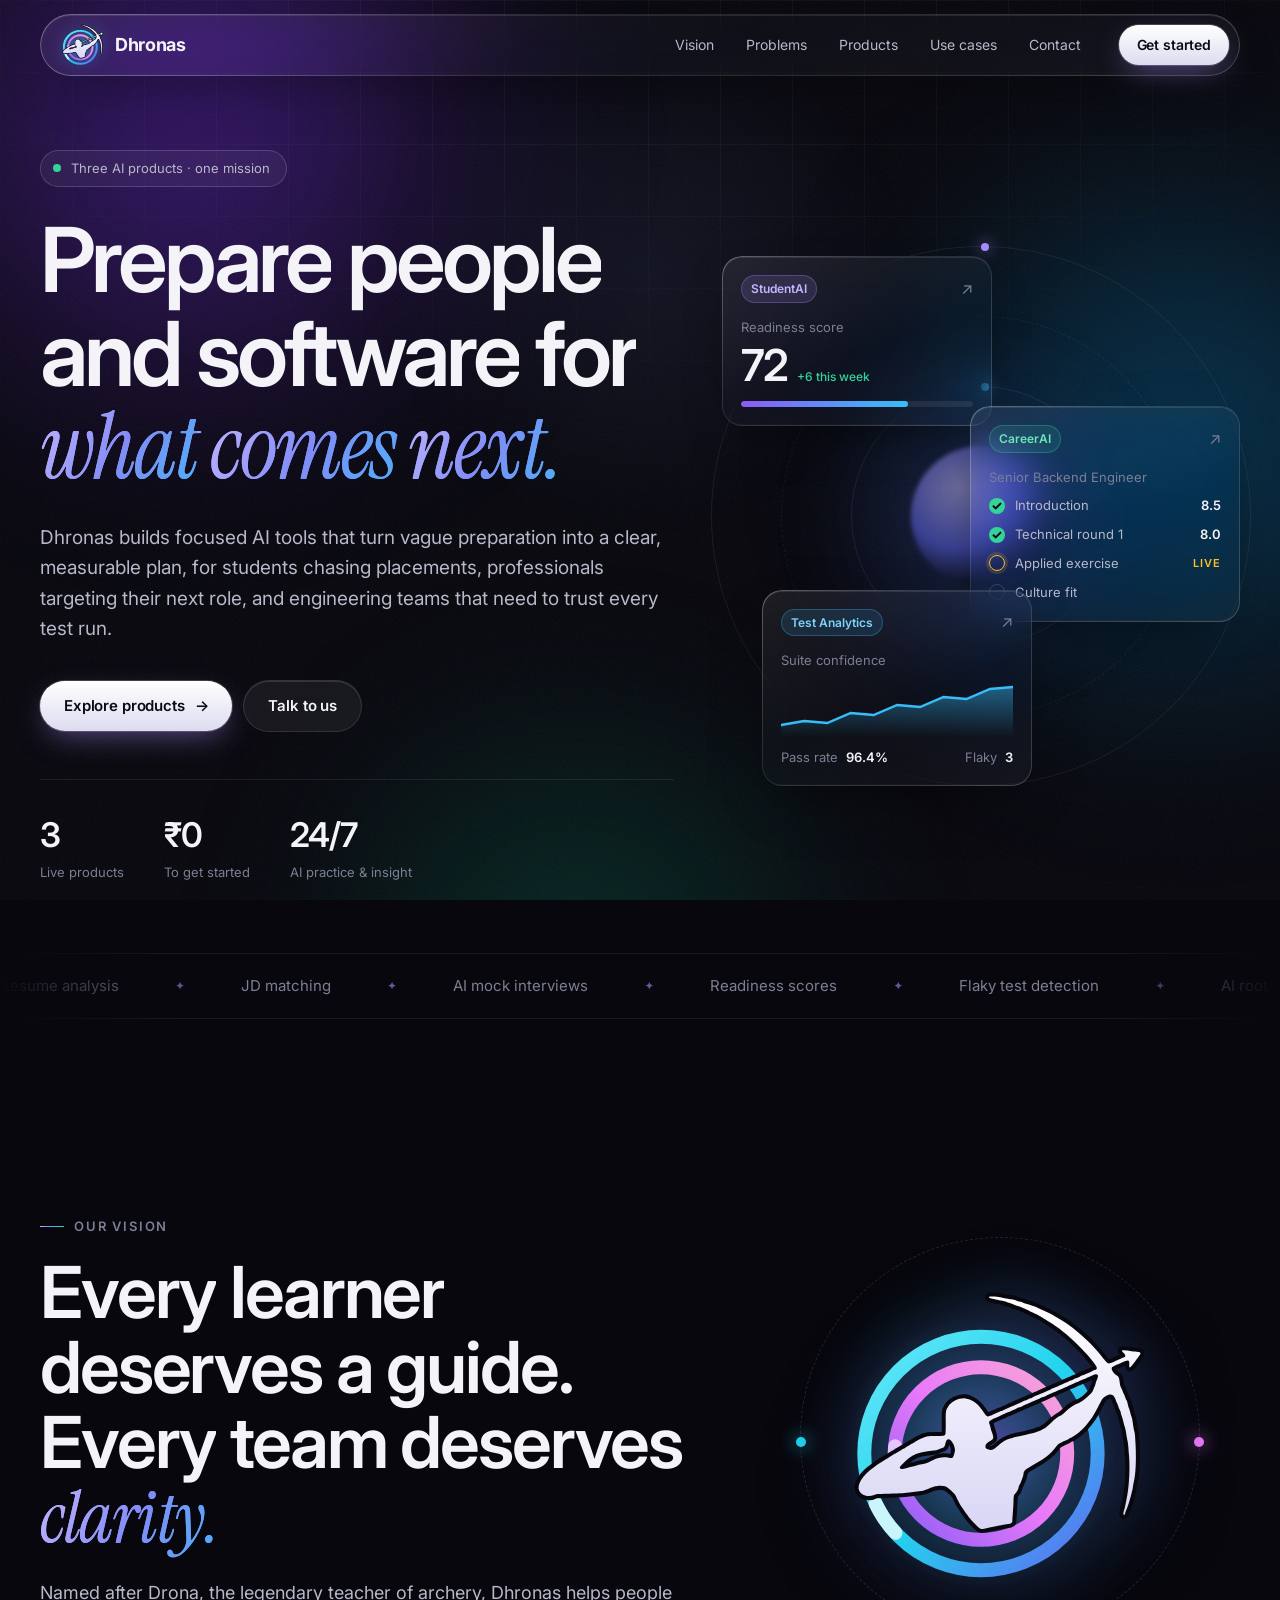
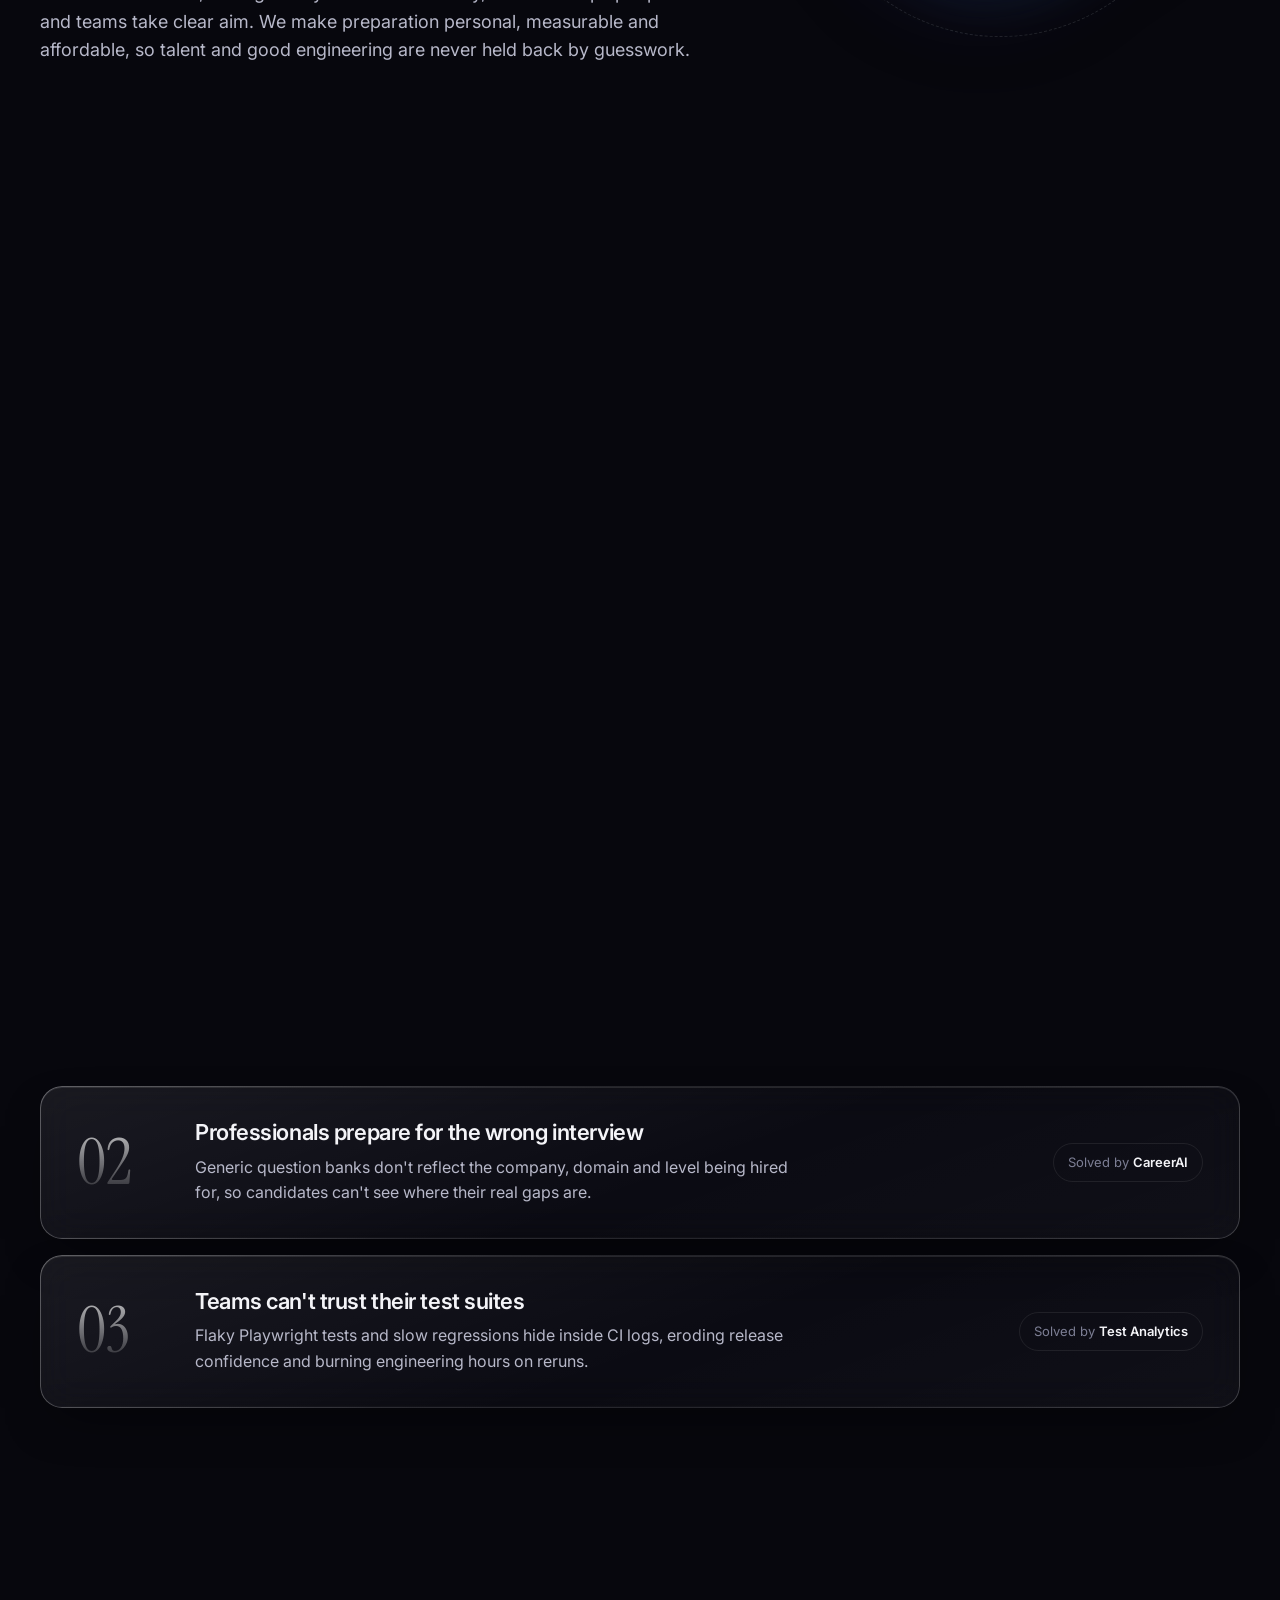
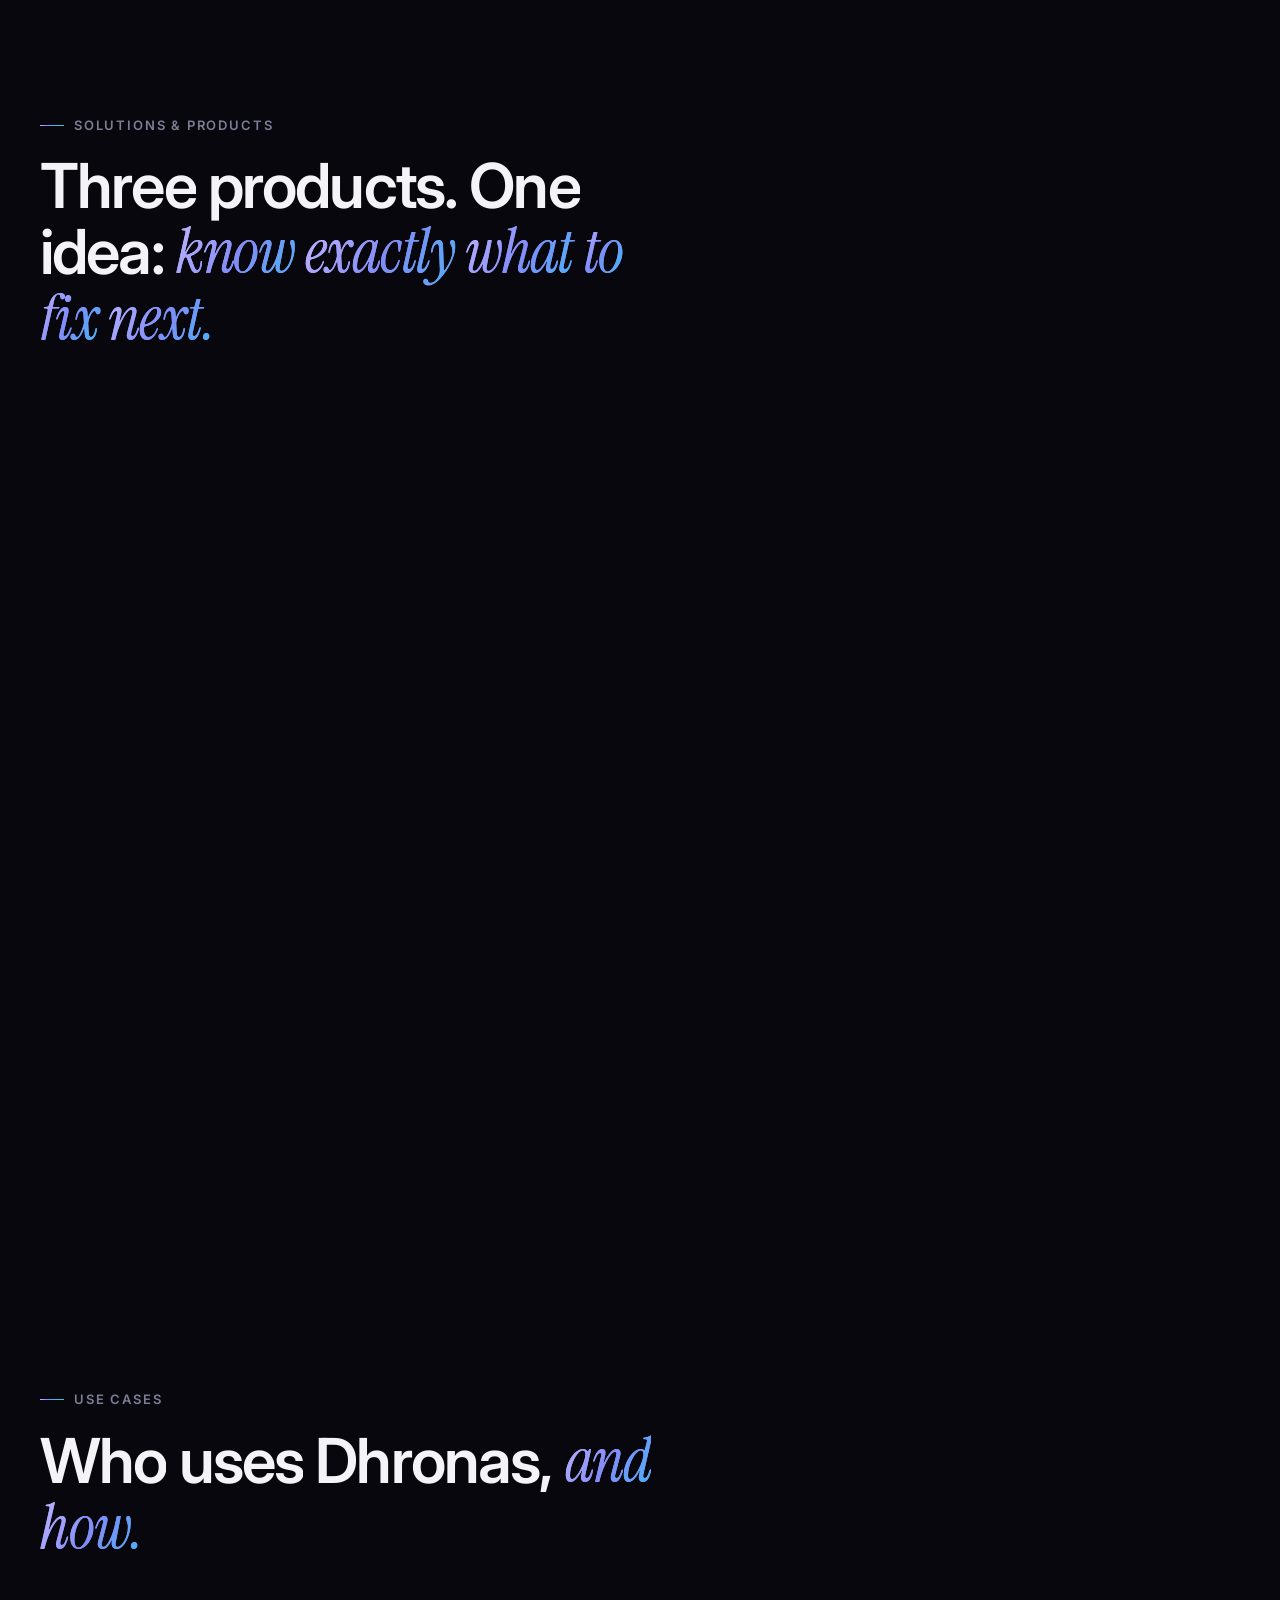
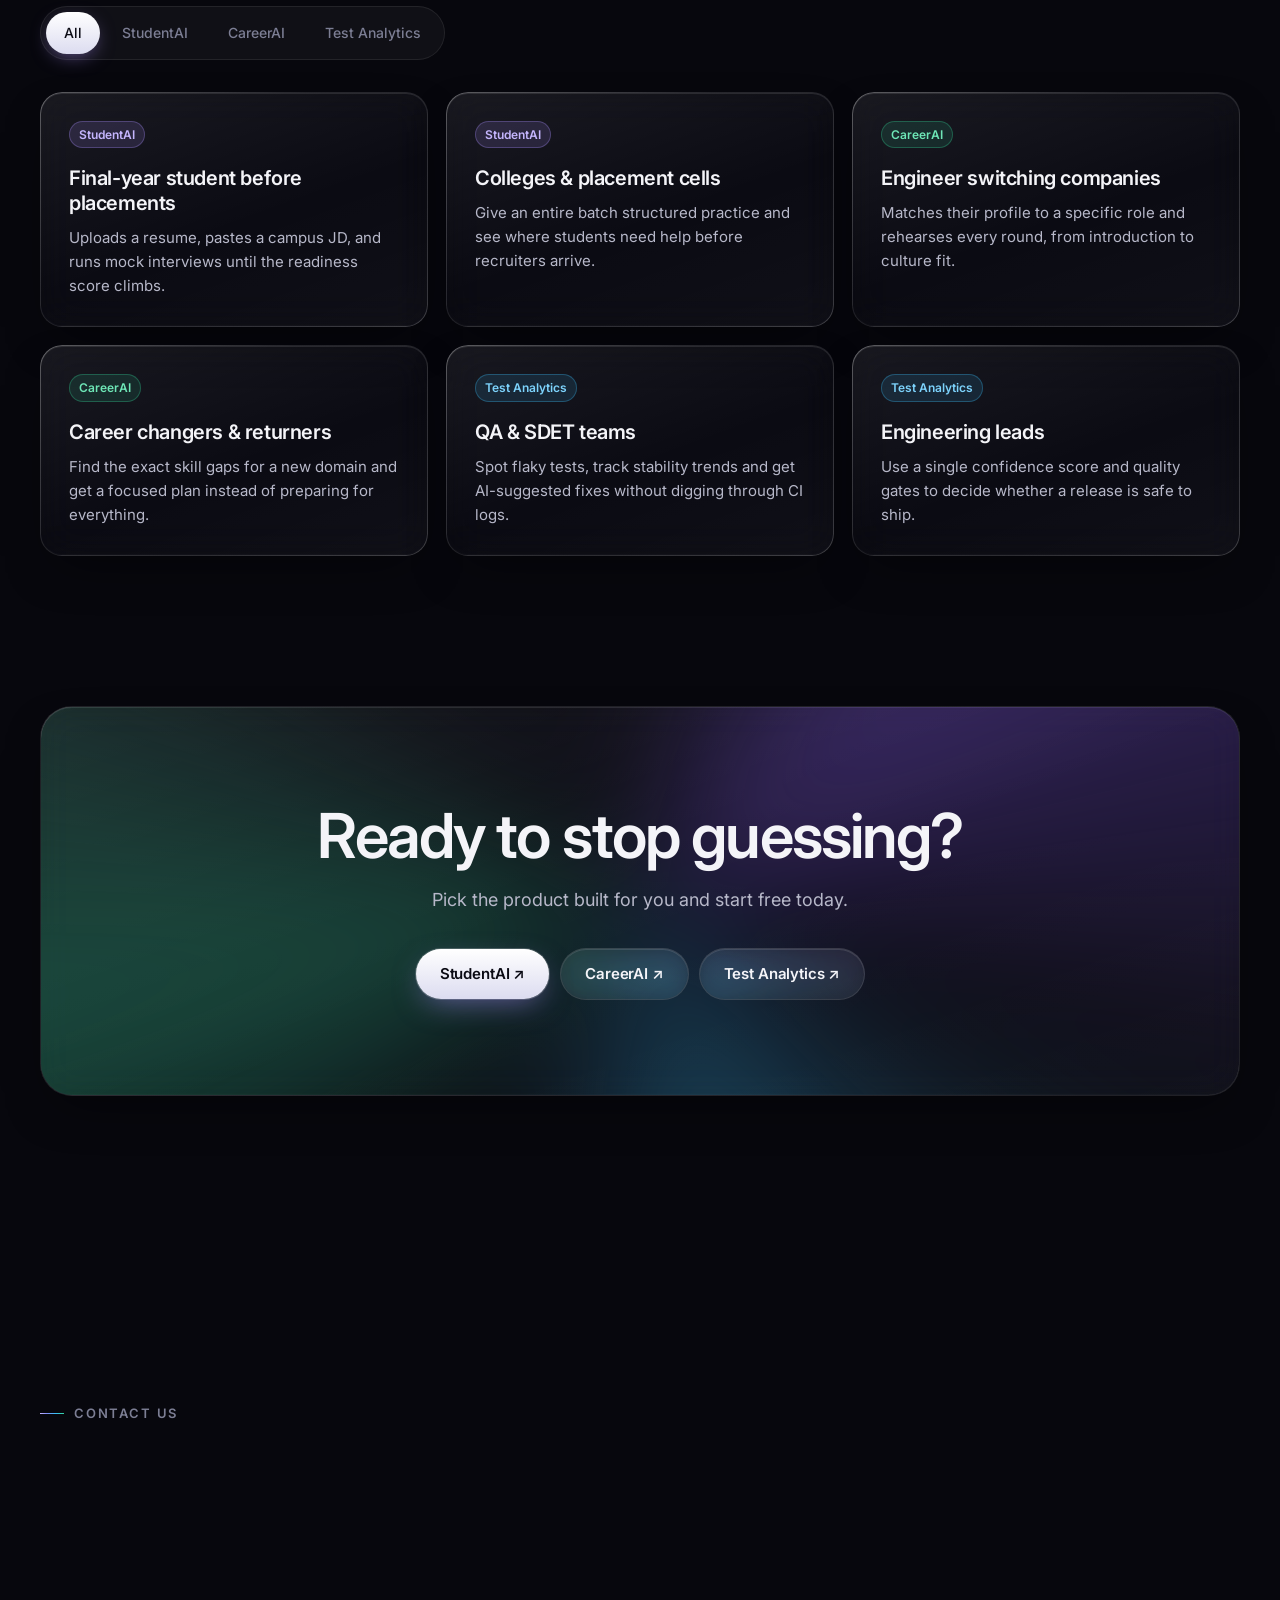
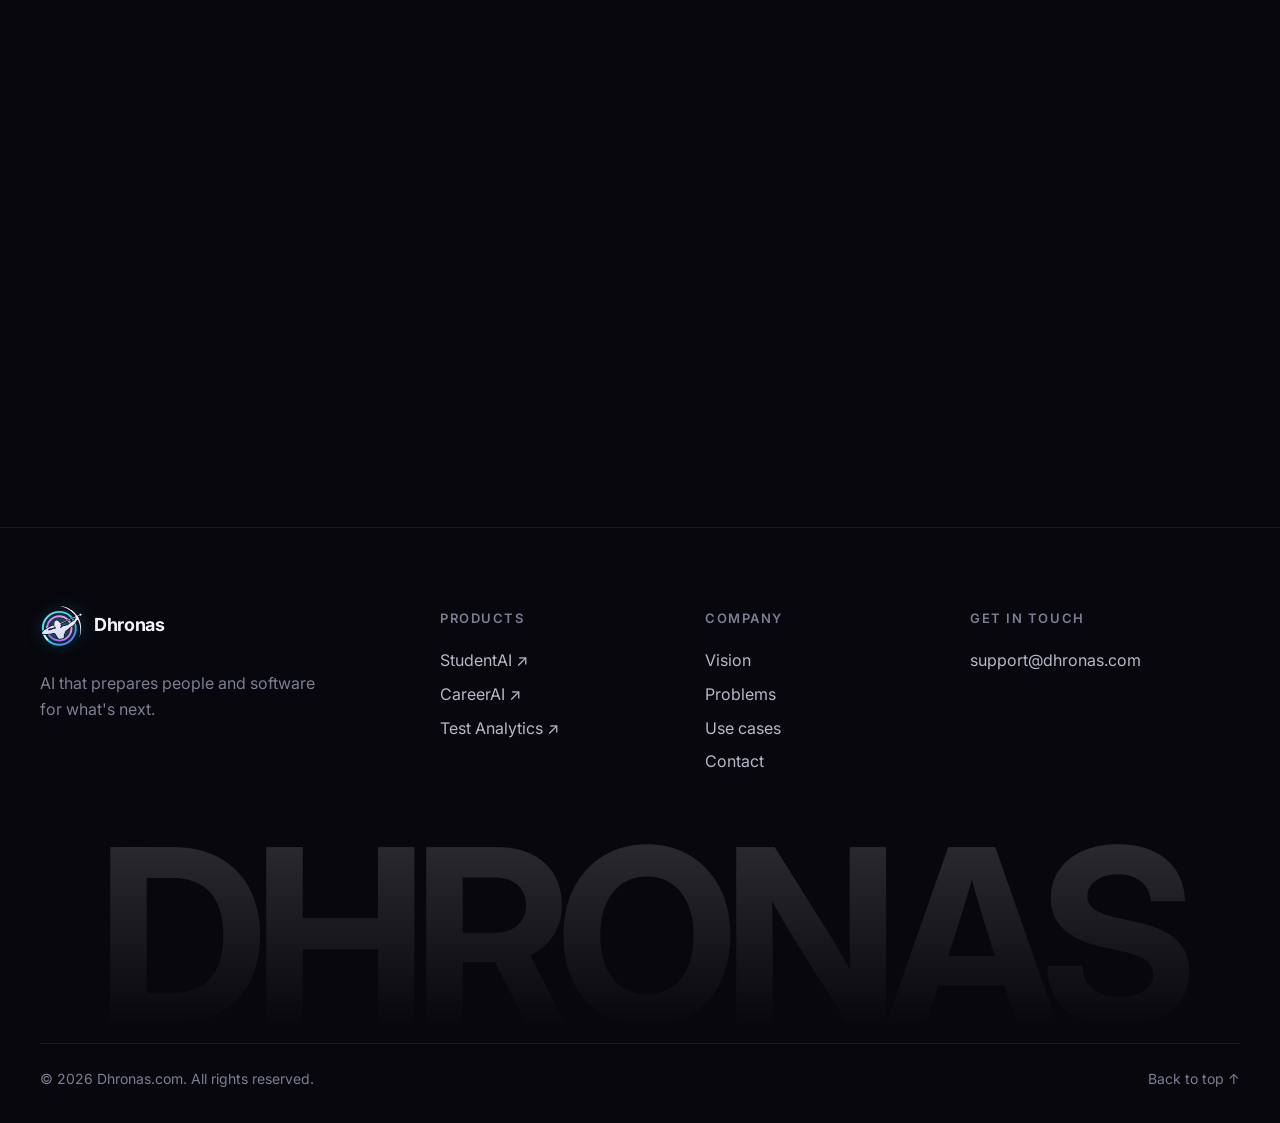
==== index.html @ 1d573c84 "Add dhronas.com organization website Static one-page site with vision, problem statements, products " ====
<!DOCTYPE html>
<html lang="en">
<head>
  <meta charset="UTF-8" />
  <meta name="viewport" content="width=device-width, initial-scale=1" />
  <meta name="color-scheme" content="dark" />
  <meta name="theme-color" content="#07070d" />
  <title>Dhronas — AI that prepares people and software for what's next</title>
  <meta name="description" content="Dhronas builds focused AI products: StudentAI for campus placements, CareerAI for working professionals, and Test Analytics for reliable Playwright test suites." />
  <meta property="og:title" content="Dhronas" />
  <meta property="og:description" content="AI that prepares people and software for what's next." />
  <meta property="og:url" content="https://dhronas.com/" />
  <meta property="og:type" content="website" />
  <link rel="canonical" href="https://dhronas.com/" />
  <link rel="icon" href="favicon.svg" type="image/svg+xml" />
  <link rel="preconnect" href="https://fonts.googleapis.com" />
  <link rel="preconnect" href="https://fonts.gstatic.com" crossorigin />
  <link href="https://fonts.googleapis.com/css2?family=Instrument+Serif:ital@0;1&family=Inter:wght@400;500;600;700&display=swap" rel="stylesheet" />
  <link rel="stylesheet" href="styles.css" />
</head>
<body>
  <!-- Logo: archer + target rings (symbol reused across the page) -->
  <svg class="svg-defs" aria-hidden="true" focusable="false">
    <defs>
      <linearGradient id="dh-cyan" x1="0" y1="0" x2="1" y2="1"><stop offset="0" stop-color="#67e8f9"/><stop offset=".5" stop-color="#22d3ee"/><stop offset="1" stop-color="#6366f1"/></linearGradient>
      <linearGradient id="dh-mag" x1="1" y1="0" x2="0" y2="1"><stop offset="0" stop-color="#f9a8d4"/><stop offset=".5" stop-color="#e879f9"/><stop offset="1" stop-color="#8b5cf6"/></linearGradient>
      <linearGradient id="dh-archer" x1="0" y1="0" x2="0" y2="1"><stop offset="0" stop-color="#ffffff"/><stop offset="1" stop-color="#d9d6f5"/></linearGradient>
      <radialGradient id="dh-glow"><stop offset="0" stop-color="#8b5cf6" stop-opacity=".55"/><stop offset=".6" stop-color="#22d3ee" stop-opacity=".12"/><stop offset="1" stop-color="#22d3ee" stop-opacity="0"/></radialGradient>
      <path id="dh-archer-path" d="M47.55 90.71C46.14 89.27 45.31 88.31 44.77 87.48C44.35 86.84 43.68 85.87 43.28 85.33C41.82 83.32 41.08 82.02 40.06 79.65C39.82 79.08 38.48 77.73 37.13 76.69C35.93 75.77 34.88 75.59 32.41 75.87C31.41 75.98 30.74 76.22 28.25 77.32C27.49 77.66 26.99 77.77 25.62 77.93C24.70 78.04 23.32 78.21 22.56 78.31C19.80 78.69 18.72 78.76 13.75 78.85C8.69 78.95 8.69 78.95 7.84 79.36C5.84 80.34 2.85 79.55 2.05 77.82C0.89 75.34 3.20 71.57 7.83 68.38C8.85 67.68 9.83 67.00 10.00 66.87C10.40 66.57 12.06 65.53 12.60 65.24C12.83 65.12 13.31 64.82 13.67 64.59C14.91 63.77 15.96 63.12 16.05 63.12C16.11 63.12 16.41 62.94 16.73 62.71C17.05 62.49 17.52 62.21 17.78 62.09C18.03 61.98 18.48 61.71 18.76 61.50C19.05 61.30 19.35 61.13 19.42 61.12C19.50 61.12 19.84 60.94 20.19 60.71C20.83 60.27 21.55 59.84 22.69 59.19C23.05 58.98 23.62 58.65 23.96 58.45C24.29 58.25 24.87 57.91 25.25 57.69C26.06 57.21 27.95 56.44 28.75 56.26C29.06 56.19 30.62 56.13 32.22 56.13C35.49 56.12 35.75 56.07 35.99 55.33C36.08 55.06 36.13 53.51 36.11 50.74C36.09 46.01 36.10 45.98 37.04 44.53C38.32 42.54 41.31 41.11 43.81 41.28C44.49 41.33 44.93 41.46 45.76 41.85C47.95 42.88 49.33 44.12 50.81 46.39C51.87 48.01 52.20 48.37 52.63 48.37C53.04 48.37 54.27 47.96 54.79 47.64C55.01 47.51 55.41 47.33 55.69 47.25C55.96 47.16 56.55 46.90 56.99 46.67C57.43 46.44 57.89 46.25 58.01 46.25C58.13 46.25 58.65 46.02 59.17 45.75C59.69 45.48 60.20 45.25 60.30 45.25C60.40 45.25 60.85 45.06 61.30 44.82C61.75 44.59 62.33 44.33 62.59 44.25C62.85 44.16 63.34 43.94 63.69 43.75C64.03 43.56 64.54 43.33 64.81 43.25C65.09 43.16 65.68 42.91 66.12 42.69C66.57 42.47 67.15 42.22 67.41 42.13C67.67 42.05 68.12 41.85 68.41 41.69C68.70 41.53 69.19 41.33 69.50 41.25C69.81 41.17 70.26 40.97 70.50 40.81C70.74 40.64 71.25 40.40 71.63 40.27C72.00 40.14 72.65 39.87 73.06 39.66C73.48 39.45 74.04 39.21 74.31 39.13C74.59 39.04 75.09 38.81 75.44 38.62C75.78 38.44 76.29 38.21 76.56 38.12C76.84 38.04 77.26 37.86 77.50 37.74C77.91 37.52 78.69 37.18 80.56 36.42C80.97 36.25 81.76 35.89 82.31 35.63C82.86 35.36 83.45 35.11 83.62 35.06C83.80 35.01 84.11 34.86 84.33 34.73C84.55 34.60 85.05 34.38 85.44 34.25C85.83 34.12 86.34 33.89 86.56 33.75C86.79 33.61 87.30 33.38 87.70 33.25C88.09 33.11 88.65 32.87 88.93 32.70C89.21 32.54 89.75 32.31 90.12 32.19C90.50 32.07 91.04 31.83 91.32 31.67C91.60 31.51 92.16 31.26 92.55 31.13C92.95 30.99 93.45 30.77 93.67 30.64C93.89 30.50 94.39 30.27 94.79 30.12C96.23 29.59 96.11 29.20 93.48 25.92C90.46 22.16 86.03 17.82 82.01 14.68C81.58 14.34 80.99 13.88 80.70 13.66C80.08 13.18 78.51 12.11 77.31 11.37C75.93 10.52 74.73 9.75 74.19 9.38C73.91 9.19 73.41 8.91 73.07 8.76C72.73 8.61 72.36 8.41 72.25 8.31C72.14 8.21 71.73 8.02 71.35 7.89C70.97 7.76 70.44 7.52 70.17 7.35C69.91 7.18 69.49 6.97 69.25 6.88C69.01 6.79 68.53 6.56 68.19 6.37C67.84 6.17 67.23 5.89 66.82 5.74C66.41 5.59 65.91 5.36 65.70 5.24C65.49 5.12 64.95 4.93 64.50 4.83C64.05 4.73 63.32 4.48 62.88 4.27C62.43 4.07 61.87 3.86 61.62 3.81C61.38 3.76 60.71 3.54 60.12 3.31C59.54 3.09 58.84 2.87 58.56 2.82C58.29 2.78 57.33 2.58 56.44 2.37C55.54 2.17 54.50 1.95 54.12 1.87C53.27 1.71 53.06 1.59 53.17 1.31C53.31 0.94 56.27 1.13 58.88 1.67C60.01 1.90 61.42 2.16 62.00 2.24C62.58 2.33 63.40 2.53 63.81 2.69C64.22 2.86 64.87 3.05 65.25 3.13C65.63 3.20 66.36 3.43 66.88 3.63C67.39 3.83 68.29 4.12 68.88 4.29C70.27 4.69 71.89 5.35 74.45 6.58C75.07 6.88 75.63 7.13 75.68 7.13C75.85 7.12 78.17 8.29 78.69 8.63C78.96 8.82 79.46 9.13 79.79 9.33C82.71 11.07 83.50 11.56 84.22 12.08C89.69 16.06 94.23 20.37 97.63 24.81C99.08 26.71 99.88 27.50 100.35 27.50C100.76 27.50 102.23 26.98 102.81 26.63C103.02 26.51 103.41 26.33 103.69 26.25C103.96 26.16 104.55 25.90 104.99 25.67C105.43 25.44 105.87 25.25 105.96 25.25C106.06 25.25 106.30 25.16 106.51 25.06C106.81 24.90 106.88 24.79 106.88 24.42C106.87 24.05 106.77 23.88 106.16 23.29C105.50 22.65 105.46 22.59 105.67 22.44C105.92 22.25 106.40 22.27 108.75 22.57C109.54 22.67 110.71 22.80 111.35 22.87C112.61 23.00 112.88 23.12 112.88 23.57C112.88 23.87 110.27 27.49 109.24 28.62C108.77 29.14 108.72 29.17 108.57 28.96C108.46 28.81 108.42 28.49 108.47 27.94C108.60 26.27 108.25 26.02 106.69 26.63C106.14 26.85 105.38 27.19 105.00 27.38C104.62 27.58 104.14 27.78 103.94 27.82C103.50 27.93 101.83 28.82 101.66 29.04C101.12 29.73 102.23 31.59 103.60 32.30C104.22 32.62 104.50 33.22 104.63 34.52C104.78 35.96 104.92 36.46 105.43 37.49C105.66 37.94 105.89 38.45 105.94 38.62C105.99 38.80 106.19 39.25 106.37 39.62C106.56 40.00 106.82 40.62 106.94 41.00C107.06 41.38 107.27 41.85 107.39 42.06C107.52 42.27 107.71 42.86 107.82 43.37C107.93 43.89 108.18 44.73 108.37 45.25C108.57 45.77 108.79 46.52 108.87 46.93C108.96 47.33 109.16 48.02 109.32 48.46C109.49 48.89 109.68 49.66 109.75 50.16C110.08 52.53 110.17 53.02 110.45 54.19C110.72 55.27 110.79 56.04 110.97 59.98C111.25 66.24 110.98 71.36 110.20 74.49C110.10 74.87 109.96 75.69 109.88 76.31C109.65 78.10 107.98 83.95 107.34 85.20C107.16 85.56 106.95 86.10 106.87 86.42C106.71 87.02 106.47 87.33 106.26 87.19C106.04 87.06 106.11 86.29 106.42 85.40C106.72 84.53 106.94 83.49 107.69 79.38C108.44 75.33 108.73 69.10 108.40 64.31C108.11 60.09 108.01 59.09 107.68 57.56C107.50 56.74 107.28 55.42 107.17 54.62C107.06 53.80 106.85 52.86 106.68 52.42C106.51 52.00 106.28 51.22 106.18 50.69C106.08 50.16 105.80 49.15 105.56 48.44C105.32 47.74 105.12 47.05 105.13 46.92C105.13 46.78 104.93 46.28 104.70 45.80C104.47 45.33 104.21 44.69 104.12 44.38C104.04 44.07 103.82 43.51 103.62 43.13C103.43 42.75 103.20 42.18 103.12 41.88C102.93 41.13 102.30 40.16 101.86 39.93C101.11 39.54 100.33 39.70 98.97 40.52C98.05 41.07 97.96 41.20 96.96 43.13C95.66 45.67 94.44 47.87 93.88 48.69C91.95 51.49 89.73 53.93 87.93 55.22C86.84 56.01 85.47 56.87 85.31 56.88C85.24 56.88 84.90 57.05 84.56 57.27C84.22 57.48 83.68 57.75 83.38 57.85C83.07 57.96 82.61 58.17 82.36 58.32C82.11 58.48 81.70 58.70 81.44 58.80C80.68 59.12 80.01 59.74 79.12 60.93C77.53 63.08 75.14 64.94 70.88 67.37C67.35 69.38 66.95 69.75 66.75 71.14C66.62 72.02 65.83 74.22 65.31 75.16C65.12 75.49 64.89 76.08 64.79 76.47C64.55 77.40 64.21 78.03 63.63 78.67C62.93 79.44 62.91 79.50 62.82 82.06C62.77 83.37 62.65 85.37 62.56 86.50C62.46 87.63 62.38 88.86 62.38 89.21C62.37 90.48 62.19 90.61 60.06 90.93C59.38 91.03 58.14 91.25 57.31 91.42C56.49 91.59 55.39 91.79 54.88 91.88C54.36 91.96 53.25 92.19 52.41 92.39C49.71 93.03 49.90 93.09 47.55 90.71ZM20.82 68.69C21.64 68.44 22.68 68.18 23.12 68.11C23.57 68.03 24.42 67.81 25.00 67.62C25.58 67.43 26.57 67.21 27.19 67.13C28.36 66.98 29.41 66.58 31.19 65.61C33.08 64.59 35.16 64.27 37.31 64.68C38.37 64.89 38.75 64.81 39.05 64.35C39.34 63.90 39.75 62.26 39.75 61.55C39.75 59.88 38.24 57.38 37.22 57.38C36.58 57.38 36.27 57.79 35.98 59.02C35.66 60.38 35.52 60.57 34.67 60.82C34.29 60.93 33.63 61.19 33.21 61.38C32.69 61.62 32.07 61.78 31.31 61.86C29.09 62.12 27.33 62.38 26.70 62.56C26.35 62.65 25.73 62.80 25.31 62.88C24.90 62.96 24.38 63.14 24.15 63.28C23.92 63.42 23.47 63.66 23.14 63.82C21.82 64.45 18.00 67.96 18.00 68.54C18.00 69.26 18.73 69.30 20.82 68.69ZM55.12 61.22C55.37 61.07 55.98 60.59 56.50 60.13C58.47 58.40 59.94 57.50 61.49 57.12C62.01 56.99 62.77 56.77 63.17 56.63C63.58 56.49 64.45 56.29 65.11 56.19C65.77 56.08 66.90 55.83 67.62 55.63C68.35 55.44 69.32 55.21 69.79 55.13C70.26 55.05 71.05 54.83 71.55 54.63C72.04 54.44 72.70 54.21 73.00 54.13C73.31 54.05 73.76 53.85 74.01 53.69C74.25 53.53 74.74 53.26 75.09 53.08C75.47 52.89 76.41 52.10 77.47 51.08C79.25 49.37 80.25 48.61 81.25 48.16C81.59 48.02 82.37 47.39 83.19 46.61C85.08 44.81 87.05 43.52 88.60 43.06C90.17 42.59 93.94 39.23 94.25 38.02C94.32 37.72 94.52 37.21 94.67 36.89C94.83 36.57 95.05 35.94 95.17 35.49C95.28 35.03 95.54 34.30 95.75 33.86C96.15 33.00 96.23 32.31 95.95 31.94C95.68 31.57 94.99 31.66 93.84 32.23C93.27 32.50 92.67 32.77 92.50 32.82C92.33 32.87 91.85 33.09 91.44 33.32C91.03 33.55 90.48 33.77 90.22 33.82C89.97 33.86 89.51 34.06 89.22 34.25C88.92 34.43 88.37 34.69 87.99 34.81C87.62 34.93 87.08 35.17 86.80 35.33C86.52 35.49 85.96 35.74 85.56 35.88C85.16 36.01 84.65 36.23 84.44 36.36C84.22 36.49 83.82 36.66 83.55 36.75C83.28 36.83 82.76 37.07 82.39 37.28C82.01 37.48 81.42 37.74 81.07 37.84C80.72 37.94 80.21 38.16 79.93 38.33C79.65 38.49 79.11 38.73 78.74 38.86C77.99 39.13 76.37 39.85 75.50 40.30C75.19 40.46 74.71 40.66 74.44 40.75C74.16 40.84 73.57 41.09 73.12 41.31C72.68 41.54 72.17 41.76 72.00 41.81C71.62 41.92 69.76 42.73 68.56 43.31C68.08 43.54 67.55 43.77 67.38 43.82C67.20 43.86 66.78 44.05 66.44 44.24C66.09 44.43 65.50 44.69 65.12 44.81C64.75 44.93 64.27 45.13 64.06 45.26C63.86 45.38 63.38 45.60 63.00 45.74C62.62 45.89 62.06 46.14 61.75 46.30C61.44 46.46 61.05 46.64 60.88 46.68C60.57 46.77 59.46 47.25 57.44 48.19C56.89 48.44 56.16 48.75 55.81 48.88C54.76 49.25 53.45 50.04 53.28 50.40C53.15 50.68 53.15 50.82 53.32 51.27C53.44 51.57 53.64 52.26 53.78 52.81C53.91 53.36 54.16 54.18 54.32 54.62C55.11 56.76 55.02 57.33 53.80 57.94C52.46 58.61 51.75 59.35 51.75 60.10C51.75 60.69 51.93 60.96 52.54 61.27C53.54 61.78 54.19 61.77 55.12 61.22Z"/>
      <symbol id="dh-logo" viewBox="-4 -4 123 121">
        <circle cx="50" cy="63" r="54" fill="url(#dh-glow)"/>
        <circle cx="50" cy="63" r="46" fill="none" stroke="url(#dh-cyan)" stroke-width="5.5"/>
        <circle cx="50" cy="63" r="34" fill="none" stroke="url(#dh-mag)" stroke-width="5.5"/>
        <circle cx="50" cy="63" r="46" fill="none" stroke="#fff" stroke-width="5.5" stroke-linecap="round" stroke-dasharray="14 275" opacity=".75">
          <animateTransform attributeName="transform" type="rotate" from="0 50 63" to="360 50 63" dur="7s" repeatCount="indefinite"/>
        </circle>
        <circle cx="50" cy="63" r="34" fill="none" stroke="#fff" stroke-width="5.5" stroke-linecap="round" stroke-dasharray="10 204" opacity=".6">
          <animateTransform attributeName="transform" type="rotate" from="360 50 63" to="0 50 63" dur="5s" repeatCount="indefinite"/>
        </circle>
        <use href="#dh-archer-path" fill="none" stroke="#07070d" stroke-width="3.2" stroke-linejoin="round"/>
        <use href="#dh-archer-path" fill="url(#dh-archer)"/>
      </symbol>
    </defs>
  </svg>
  <a class="skip" href="#main">Skip to content</a>

  <!-- Ambient background -->
  <div class="bg" aria-hidden="true">
    <div class="aurora a1"></div>
    <div class="aurora a2"></div>
    <div class="aurora a3"></div>
    <div class="grid-lines"></div>
    <div class="noise"></div>
  </div>
  <div class="spotlight" aria-hidden="true"></div>
  <div class="progress" aria-hidden="true"></div>

  <header class="nav" id="nav">
    <div class="nav-inner glass">
      <a class="brand" href="#top" aria-label="Dhronas home">
        <span class="logo" aria-hidden="true"><svg><use href="#dh-logo"/></svg></span>
        <span>Dhronas</span>
      </a>
      <nav id="nav-links" class="nav-links">
        <a href="#vision">Vision</a>
        <a href="#problems">Problems</a>
        <a href="#products">Products</a>
        <a href="#use-cases">Use cases</a>
        <a href="#contact">Contact</a>
      </nav>
      <a class="btn btn-sm magnetic nav-cta" href="#products"><span>Get started</span></a>
      <button class="nav-toggle" aria-expanded="false" aria-controls="nav-links" aria-label="Open menu">
        <span></span><span></span>
      </button>
    </div>
  </header>

  <main id="main">
    <!-- HERO -->
    <section class="hero" id="top">
      <div class="wrap hero-grid">
        <div class="hero-copy">
          <p class="pill reveal"><span class="dot"></span> Three AI products · one mission</p>
          <h1 class="split" data-split>
            Prepare people and software for <em>what comes next.</em>
          </h1>
          <p class="lead reveal" style="--d: .5s">
            Dhronas builds focused AI tools that turn vague preparation into a clear, measurable plan,
            for students chasing placements, professionals targeting their next role, and engineering
            teams that need to trust every test run.
          </p>
          <div class="hero-actions reveal" style="--d: .65s">
            <a class="btn magnetic" href="#products"><span>Explore products</span><i aria-hidden="true">→</i></a>
            <a class="btn btn-glass magnetic" href="#contact"><span>Talk to us</span></a>
          </div>
          <dl class="stats reveal" style="--d: .8s">
            <div><dt><span data-count="3">0</span></dt><dd>Live products</dd></div>
            <div><dt>₹<span data-count="0">0</span></dt><dd>To get started</dd></div>
            <div><dt><span data-count="24">0</span>/7</dt><dd>AI practice & insight</dd></div>
          </dl>
        </div>

        <!-- Floating product stack -->
        <div class="hero-visual" data-parallax-root>
          <div class="orbit" aria-hidden="true">
            <div class="ring r1"></div><div class="ring r2"></div><div class="ring r3"></div>
            <div class="core"></div>
          </div>

          <a class="float-card glass fc1 tilt" data-depth="30" href="https://studentai-frontend-production.up.railway.app/" target="_blank" rel="noopener noreferrer">
            <div class="fc-top"><span class="chip violet">StudentAI</span><span class="ext">↗</span></div>
            <p class="fc-label">Readiness score</p>
            <div class="fc-score"><span data-count="72">0</span><small>+6 this week</small></div>
            <div class="bar"><i style="--w: 72%"></i></div>
          </a>

          <a class="float-card glass fc2 tilt" data-depth="55" href="https://careerai-frontendbackend-production.up.railway.app/" target="_blank" rel="noopener noreferrer">
            <div class="fc-top"><span class="chip emerald">CareerAI</span><span class="ext">↗</span></div>
            <p class="fc-label">Senior Backend Engineer</p>
            <ul class="steps">
              <li class="done">Introduction <b>8.5</b></li>
              <li class="done">Technical round 1 <b>8.0</b></li>
              <li class="live">Applied exercise <b>live</b></li>
              <li>Culture fit</li>
            </ul>
          </a>

          <a class="float-card glass fc3 tilt" data-depth="40" href="https://www.test-analytics.in/" target="_blank" rel="noopener noreferrer">
            <div class="fc-top"><span class="chip cyan">Test Analytics</span><span class="ext">↗</span></div>
            <p class="fc-label">Suite confidence</p>
            <svg class="spark" viewBox="0 0 200 60" preserveAspectRatio="none" aria-hidden="true">
              <defs><linearGradient id="sg" x1="0" x2="0" y1="0" y2="1"><stop offset="0" stop-color="#38bdf8" stop-opacity=".45"/><stop offset="1" stop-color="#38bdf8" stop-opacity="0"/></linearGradient></defs>
              <path class="spark-fill" d="M0 48 L20 44 L40 46 L60 36 L80 38 L100 28 L120 30 L140 20 L160 22 L180 12 L200 10 L200 60 L0 60Z" fill="url(#sg)"/>
              <path class="spark-line" d="M0 48 L20 44 L40 46 L60 36 L80 38 L100 28 L120 30 L140 20 L160 22 L180 12 L200 10" fill="none" stroke="#38bdf8" stroke-width="2.5" stroke-linecap="round" stroke-linejoin="round"/>
            </svg>
            <div class="fc-row"><span>Pass rate <b>96.4%</b></span><span>Flaky <b>3</b></span></div>
          </a>
        </div>
      </div>

      <div class="marquee" aria-hidden="true">
        <div class="marquee-track">
          <span>Resume analysis</span><span>JD matching</span><span>AI mock interviews</span><span>Readiness scores</span><span>Flaky test detection</span><span>AI root-cause analysis</span><span>Performance alerts</span><span>Progress dashboards</span>
          <span>Resume analysis</span><span>JD matching</span><span>AI mock interviews</span><span>Readiness scores</span><span>Flaky test detection</span><span>AI root-cause analysis</span><span>Performance alerts</span><span>Progress dashboards</span>
        </div>
      </div>
    </section>

    <!-- VISION -->
    <section class="section" id="vision">
      <div class="wrap">
        <div class="vision-head">
          <div>
            <p class="eyebrow reveal">Our vision</p>
            <h2 class="vision-quote split" data-split>
              Every learner deserves a guide. Every team deserves <em>clarity.</em>
            </h2>
            <p class="section-lead reveal">
              Named after Drona, the legendary teacher of archery, Dhronas helps people and teams
              take clear aim. We make preparation personal, measurable and affordable, so talent
              and good engineering are never held back by guesswork.
            </p>
          </div>
          <div class="emblem reveal" style="--d: .2s" aria-hidden="true">
            <div class="emblem-halo"></div>
            <div class="emblem-ring"></div>
            <svg class="emblem-logo"><use href="#dh-logo"/></svg>
          </div>
        </div>
        <div class="pillars">
          <article class="pillar glass reveal tilt" style="--d: .05s">
            <div class="icon violet"><svg viewBox="0 0 24 24"><circle cx="12" cy="8" r="4"/><path d="M4 21c0-4.4 3.6-8 8-8s8 3.6 8 8"/></svg></div>
            <h3>Personal</h3>
            <p>Feedback shaped around your resume, your target role, or your own test suite. Never generic advice.</p>
          </article>
          <article class="pillar glass reveal tilt" style="--d: .15s">
            <div class="icon emerald"><svg viewBox="0 0 24 24"><path d="M4 19V5M4 19h16M8 15l4-4 3 3 5-6"/></svg></div>
            <h3>Measurable</h3>
            <p>Scores, gaps and trends you can track week over week, so progress is something you can see.</p>
          </article>
          <article class="pillar glass reveal tilt" style="--d: .25s">
            <div class="icon cyan"><svg viewBox="0 0 24 24"><path d="M12 3l8 4v5c0 5-3.5 8-8 9-4.5-1-8-4-8-9V7z"/><path d="M9 12l2 2 4-4"/></svg></div>
            <h3>Accessible</h3>
            <p>Generous free tiers and pricing designed for students and small teams, starting at ₹0.</p>
          </article>
        </div>
      </div>
    </section>

    <!-- PROBLEMS -->
    <section class="section" id="problems">
      <div class="wrap">
        <p class="eyebrow reveal">Problems we solve</p>
        <h2 class="split" data-split>Preparation is usually <em>guesswork.</em></h2>
        <div class="problems">
          <article class="problem glass reveal" style="--d: .05s">
            <span class="num">01</span>
            <div>
              <h3>Students walk into placements unprepared</h3>
              <p>Resumes get filtered by ATS before a human ever reads them, and mock interviews are rare, costly, or unrelated to the actual job description.</p>
            </div>
            <span class="solved">Solved by <b>StudentAI</b></span>
          </article>
          <article class="problem glass reveal" style="--d: .15s">
            <span class="num">02</span>
            <div>
              <h3>Professionals prepare for the wrong interview</h3>
              <p>Generic question banks don't reflect the company, domain and level being hired for, so candidates can't see where their real gaps are.</p>
            </div>
            <span class="solved">Solved by <b>CareerAI</b></span>
          </article>
          <article class="problem glass reveal" style="--d: .25s">
            <span class="num">03</span>
            <div>
              <h3>Teams can't trust their test suites</h3>
              <p>Flaky Playwright tests and slow regressions hide inside CI logs, eroding release confidence and burning engineering hours on reruns.</p>
            </div>
            <span class="solved">Solved by <b>Test Analytics</b></span>
          </article>
        </div>
      </div>
    </section>

    <!-- PRODUCTS -->
    <section class="section" id="products">
      <div class="wrap">
        <p class="eyebrow reveal">Solutions & products</p>
        <h2 class="split" data-split>Three products. One idea: <em>know exactly what to fix next.</em></h2>
        <p class="section-lead reveal">Every product opens in a new tab. Start free, upgrade when it helps.</p>

        <div class="products">
          <a class="product glass tilt reveal" style="--d: .05s; --accent: #a78bfa; --accent2: #6366f1" href="https://studentai-frontend-production.up.railway.app/" target="_blank" rel="noopener noreferrer">
            <div class="glare" aria-hidden="true"></div>
            <div class="product-top">
              <span class="p-logo">S</span>
              <span class="p-open">Open ↗</span>
            </div>
            <span class="p-for">For students</span>
            <h3>StudentAI</h3>
            <p class="tagline">Practice the interview before the interview.</p>
            <ul class="features">
              <li>Resume analyzer: ATS, skills & project feedback</li>
              <li>JD matcher with missing skills and a prep plan</li>
              <li>AI interviewer with contextual follow-ups</li>
              <li>Readiness dashboard to track progress</li>
            </ul>
            <div class="p-foot"><span>Free plan</span><span>from <b>₹99</b>/mo</span></div>
          </a>

          <a class="product glass tilt reveal featured" style="--d: .15s; --accent: #34d399; --accent2: #10b981" href="https://careerai-frontendbackend-production.up.railway.app/" target="_blank" rel="noopener noreferrer">
            <div class="glare" aria-hidden="true"></div>
            <div class="product-top">
              <span class="p-logo">C</span>
              <span class="p-open">Open ↗</span>
            </div>
            <span class="p-for">For working professionals</span>
            <h3>CareerAI</h3>
            <p class="tagline">Prepare for the exact role, not a generic interview.</p>
            <ul class="features">
              <li>Resume scan with ATS score & keyword analysis</li>
              <li>Job description matcher showing gaps to close</li>
              <li>Multi-round mock interviews, intro to culture fit</li>
              <li>Coding exercises, scored results, progress tracking</li>
            </ul>
            <div class="p-foot"><span>Free plan</span><span>from <b>₹199</b>/mo</span></div>
          </a>

          <a class="product glass tilt reveal" style="--d: .25s; --accent: #38bdf8; --accent2: #0ea5e9" href="https://www.test-analytics.in/" target="_blank" rel="noopener noreferrer">
            <div class="glare" aria-hidden="true"></div>
            <div class="product-top">
              <span class="p-logo">T</span>
              <span class="p-open">Open ↗</span>
            </div>
            <span class="p-for">For engineering teams</span>
            <h3>Test Analytics</h3>
            <p class="tagline">Ship reliable Playwright suites with analytics built for stability.</p>
            <ul class="features">
              <li>Pass rate, duration & flakiness across every run</li>
              <li>Automatic flaky test detection & performance alerts</li>
              <li>AI root-cause investigation for failing tests</li>
              <li>Drop-in Playwright reporter & Slack notifications</li>
            </ul>
            <div class="p-foot"><span>14-day free trial</span><span>no card needed</span></div>
          </a>
        </div>
      </div>
    </section>

    <!-- USE CASES -->
    <section class="section" id="use-cases">
      <div class="wrap">
        <p class="eyebrow reveal">Use cases</p>
        <h2 class="split" data-split>Who uses Dhronas, <em>and how.</em></h2>

        <div class="tabs reveal" role="tablist" aria-label="Filter use cases">
          <button role="tab" aria-selected="true" data-filter="all">All</button>
          <button role="tab" aria-selected="false" data-filter="student">StudentAI</button>
          <button role="tab" aria-selected="false" data-filter="career">CareerAI</button>
          <button role="tab" aria-selected="false" data-filter="test">Test Analytics</button>
          <span class="tab-pill" aria-hidden="true"></span>
        </div>

        <div class="cases">
          <article class="case glass reveal" data-cat="student">
            <span class="case-tag violet">StudentAI</span>
            <h3>Final-year student before placements</h3>
            <p>Uploads a resume, pastes a campus JD, and runs mock interviews until the readiness score climbs.</p>
          </article>
          <article class="case glass reveal" data-cat="student">
            <span class="case-tag violet">StudentAI</span>
            <h3>Colleges & placement cells</h3>
            <p>Give an entire batch structured practice and see where students need help before recruiters arrive.</p>
          </article>
          <article class="case glass reveal" data-cat="career">
            <span class="case-tag emerald">CareerAI</span>
            <h3>Engineer switching companies</h3>
            <p>Matches their profile to a specific role and rehearses every round, from introduction to culture fit.</p>
          </article>
          <article class="case glass reveal" data-cat="career">
            <span class="case-tag emerald">CareerAI</span>
            <h3>Career changers & returners</h3>
            <p>Find the exact skill gaps for a new domain and get a focused plan instead of preparing for everything.</p>
          </article>
          <article class="case glass reveal" data-cat="test">
            <span class="case-tag cyan">Test Analytics</span>
            <h3>QA & SDET teams</h3>
            <p>Spot flaky tests, track stability trends and get AI-suggested fixes without digging through CI logs.</p>
          </article>
          <article class="case glass reveal" data-cat="test">
            <span class="case-tag cyan">Test Analytics</span>
            <h3>Engineering leads</h3>
            <p>Use a single confidence score and quality gates to decide whether a release is safe to ship.</p>
          </article>
        </div>
      </div>
    </section>

    <!-- CTA band -->
    <section class="section cta-section">
      <div class="wrap">
        <div class="cta glass reveal">
          <div class="cta-glow" aria-hidden="true"></div>
          <h2>Ready to stop guessing?</h2>
          <p>Pick the product built for you and start free today.</p>
          <div class="cta-actions">
            <a class="btn magnetic" href="https://studentai-frontend-production.up.railway.app/" target="_blank" rel="noopener noreferrer"><span>StudentAI ↗</span></a>
            <a class="btn btn-glass magnetic" href="https://careerai-frontendbackend-production.up.railway.app/" target="_blank" rel="noopener noreferrer"><span>CareerAI ↗</span></a>
            <a class="btn btn-glass magnetic" href="https://www.test-analytics.in/" target="_blank" rel="noopener noreferrer"><span>Test Analytics ↗</span></a>
          </div>
        </div>
      </div>
    </section>

    <!-- CONTACT -->
    <section class="section" id="contact">
      <div class="wrap contact">
        <div class="contact-copy">
          <p class="eyebrow reveal">Contact us</p>
          <h2 class="split" data-split>Let's <em>talk.</em></h2>
          <p class="section-lead reveal">
            Questions about a product, a partnership, or bringing StudentAI to your college?
            Send us a note and we'll get back to you.
          </p>
          <a class="contact-card glass reveal" href="mailto:support@dhronas.com">
            <span class="icon violet"><svg viewBox="0 0 24 24"><rect x="3" y="5" width="18" height="14" rx="2"/><path d="M3 7l9 6 9-6"/></svg></span>
            <span><small>Email us</small>support@dhronas.com</span>
          </a>
        </div>

        <form class="form glass reveal" id="contact-form" novalidate style="--d: .15s">
          <div class="field">
            <input type="text" id="f-name" name="name" autocomplete="name" placeholder=" " required />
            <label for="f-name">Your name</label>
          </div>
          <div class="field">
            <input type="email" id="f-email" name="email" autocomplete="email" placeholder=" " required />
            <label for="f-email">Email address</label>
          </div>
          <div class="field">
            <select id="f-topic" name="topic">
              <option>General enquiry</option>
              <option>StudentAI</option>
              <option>StudentAI for colleges</option>
              <option>CareerAI</option>
              <option>Test Analytics</option>
              <option>Partnership</option>
            </select>
            <label for="f-topic" class="fixed">Interested in</label>
          </div>
          <div class="field">
            <textarea id="f-message" name="message" rows="5" placeholder=" " required></textarea>
            <label for="f-message">How can we help?</label>
          </div>
          <button class="btn btn-block magnetic" type="submit"><span>Send message</span><i aria-hidden="true">→</i></button>
          <p class="form-note" id="form-note" role="status">Opens your email app with the message ready to send.</p>
        </form>
      </div>
    </section>
  </main>

  <footer class="footer">
    <div class="wrap">
      <div class="footer-grid">
        <div class="footer-brand">
          <a class="brand" href="#top">
            <span class="logo" aria-hidden="true"><svg><use href="#dh-logo"/></svg></span>
            <span>Dhronas</span>
          </a>
          <p>AI that prepares people and software for what's next.</p>
        </div>
        <div>
          <h4>Products</h4>
          <a href="https://studentai-frontend-production.up.railway.app/" target="_blank" rel="noopener noreferrer">StudentAI ↗</a>
          <a href="https://careerai-frontendbackend-production.up.railway.app/" target="_blank" rel="noopener noreferrer">CareerAI ↗</a>
          <a href="https://www.test-analytics.in/" target="_blank" rel="noopener noreferrer">Test Analytics ↗</a>
        </div>
        <div>
          <h4>Company</h4>
          <a href="#vision">Vision</a>
          <a href="#problems">Problems</a>
          <a href="#use-cases">Use cases</a>
          <a href="#contact">Contact</a>
        </div>
        <div>
          <h4>Get in touch</h4>
          <a href="mailto:support@dhronas.com">support@dhronas.com</a>
        </div>
      </div>
      <div class="footer-word" aria-hidden="true">DHRONAS</div>
      <div class="footer-bottom">
        <span>© <span id="year">2026</span> Dhronas.com. All rights reserved.</span>
        <a href="#top" class="to-top">Back to top ↑</a>
      </div>
    </div>
  </footer>

  <script src="script.js"></script>
</body>
</html>
---- styles.css ----
/* ============ Tokens ============ */
:root {
  --bg: #07070d;
  --bg-2: #0c0c16;
  --ink: #f4f4f8;
  --ink-2: #b7b8c9;
  --ink-3: #7c7e94;
  --line: rgba(255, 255, 255, 0.08);
  --line-2: rgba(255, 255, 255, 0.16);
  --glass: rgba(255, 255, 255, 0.045);
  --glass-2: rgba(255, 255, 255, 0.08);
  --violet: #a78bfa;
  --indigo: #6366f1;
  --emerald: #34d399;
  --cyan: #38bdf8;
  --amber: #fbbf24;
  --grad: linear-gradient(120deg, #c4b5fd 0%, #818cf8 30%, #38bdf8 65%, #34d399 100%);
  --radius: 22px;
  --ease: cubic-bezier(0.22, 1, 0.36, 1);
  --serif: "Instrument Serif", Georgia, serif;
  --sans: "Inter", system-ui, -apple-system, "Segoe UI", sans-serif;
}

*, *::before, *::after { box-sizing: border-box; }
html { scroll-behavior: smooth; -webkit-text-size-adjust: 100%; }
body {
  margin: 0;
  background: var(--bg);
  color: var(--ink);
  font-family: var(--sans);
  font-size: 16px;
  line-height: 1.6;
  -webkit-font-smoothing: antialiased;
  overflow-x: hidden;
}
img, svg { display: block; max-width: 100%; }
a { color: inherit; text-decoration: none; }
button, input, select, textarea { font: inherit; color: inherit; }
::selection { background: rgba(129, 140, 248, 0.35); }

.skip { position: absolute; left: -999px; top: 8px; z-index: 100; background: #fff; color: #000; padding: 8px 14px; border-radius: 8px; }
.skip:focus { left: 16px; }
:focus-visible { outline: 2px solid var(--cyan); outline-offset: 3px; border-radius: 8px; }

.wrap { width: min(1200px, 100% - 32px); margin-inline: auto; }

/* ============ Ambient background ============ */
.bg { position: fixed; inset: 0; z-index: -2; overflow: hidden; pointer-events: none; }
.aurora { position: absolute; border-radius: 50%; filter: blur(90px); opacity: 0.55; will-change: transform; }
.a1 { width: 60vw; height: 60vw; left: -15vw; top: -20vw; background: radial-gradient(circle, #6d28d9 0%, transparent 65%); animation: drift1 22s var(--ease) infinite alternate; }
.a2 { width: 55vw; height: 55vw; right: -20vw; top: 10vh; background: radial-gradient(circle, #0369a1 0%, transparent 65%); animation: drift2 26s var(--ease) infinite alternate; }
.a3 { width: 50vw; height: 50vw; left: 20vw; bottom: -30vw; background: radial-gradient(circle, #047857 0%, transparent 65%); opacity: 0.4; animation: drift3 30s var(--ease) infinite alternate; }
@keyframes drift1 { to { transform: translate(12vw, 10vh) scale(1.15); } }
@keyframes drift2 { to { transform: translate(-10vw, 20vh) scale(0.9); } }
@keyframes drift3 { to { transform: translate(-8vw, -15vh) scale(1.2); } }
.grid-lines {
  position: absolute; inset: 0;
  background-image:
    linear-gradient(rgba(255,255,255,0.035) 1px, transparent 1px),
    linear-gradient(90deg, rgba(255,255,255,0.035) 1px, transparent 1px);
  background-size: 72px 72px;
  mask-image: radial-gradient(ellipse 80% 60% at 50% 0%, #000 30%, transparent 75%);
}
.noise {
  position: absolute; inset: -50%;
  opacity: 0.06;
  background-image: url("data:image/svg+xml,%3Csvg xmlns='http://www.w3.org/2000/svg' width='160' height='160'%3E%3Cfilter id='n'%3E%3CfeTurbulence type='fractalNoise' baseFrequency='.9' numOctaves='3' stitchTiles='stitch'/%3E%3C/filter%3E%3Crect width='100%25' height='100%25' filter='url(%23n)'/%3E%3C/svg%3E");
}
.spotlight {
  position: fixed; inset: 0; z-index: -1; pointer-events: none;
  background: radial-gradient(600px circle at var(--mx, 50%) var(--my, 30%), rgba(129, 140, 248, 0.09), transparent 45%);
  transition: opacity .4s;
}
.progress {
  position: fixed; top: 0; left: 0; height: 2px; width: 100%; z-index: 60;
  background: var(--grad);
  transform-origin: 0 50%; transform: scaleX(var(--p, 0));
}

/* ============ Glass ============ */
.glass {
  position: relative;
  background: linear-gradient(160deg, rgba(255,255,255,0.08) 0%, rgba(255,255,255,0.02) 55%, rgba(255,255,255,0.04) 100%);
  border: 1px solid var(--line);
  backdrop-filter: blur(18px) saturate(140%);
  -webkit-backdrop-filter: blur(18px) saturate(140%);
  box-shadow:
    inset 0 1px 0 rgba(255,255,255,0.10),
    inset 0 -1px 0 rgba(255,255,255,0.02),
    0 20px 50px -20px rgba(0,0,0,0.6);
}
/* gradient hairline border */
.glass::before {
  content: ""; position: absolute; inset: -1px; border-radius: inherit; padding: 1px; pointer-events: none;
  background: linear-gradient(140deg, rgba(255,255,255,0.28), rgba(255,255,255,0.02) 40%, rgba(255,255,255,0.02) 60%, rgba(255,255,255,0.14));
  -webkit-mask: linear-gradient(#000 0 0) content-box, linear-gradient(#000 0 0);
  -webkit-mask-composite: xor; mask-composite: exclude;
}

/* ============ Buttons ============ */
.btn {
  --bx: 0px; --by: 0px;
  position: relative; display: inline-flex; align-items: center; justify-content: center; gap: 10px;
  height: 50px; padding: 0 24px; border-radius: 999px; border: 0; cursor: pointer;
  font-weight: 600; font-size: 15px; letter-spacing: -0.01em;
  color: #0b0b14;
  background: linear-gradient(180deg, #ffffff 0%, #dcdcf0 100%);
  box-shadow: 0 1px 0 rgba(255,255,255,0.8) inset, 0 10px 30px -8px rgba(167,139,250,0.55), 0 0 0 1px rgba(255,255,255,0.2);
  transform: translate(var(--bx), var(--by));
  transition: transform .35s var(--ease), box-shadow .35s var(--ease), background .3s;
  overflow: hidden; isolation: isolate;
}
.btn::after { /* shine sweep */
  content: ""; position: absolute; inset: 0; z-index: -1;
  background: linear-gradient(110deg, transparent 30%, rgba(255,255,255,0.7) 50%, transparent 70%);
  transform: translateX(-120%); transition: transform .8s var(--ease);
}
.btn:hover::after { transform: translateX(120%); }
.btn:hover { box-shadow: 0 1px 0 rgba(255,255,255,0.8) inset, 0 16px 40px -8px rgba(129,140,248,0.75), 0 0 0 1px rgba(255,255,255,0.3); }
.btn i { font-style: normal; transition: transform .35s var(--ease); }
.btn:hover i { transform: translateX(4px); }
.btn-glass {
  color: var(--ink);
  background: rgba(255,255,255,0.06);
  box-shadow: inset 0 1px 0 rgba(255,255,255,0.12), 0 0 0 1px var(--line-2);
  backdrop-filter: blur(12px); -webkit-backdrop-filter: blur(12px);
}
.btn-glass::after { background: linear-gradient(110deg, transparent 30%, rgba(255,255,255,0.18) 50%, transparent 70%); }
.btn-glass:hover { background: rgba(255,255,255,0.1); box-shadow: inset 0 1px 0 rgba(255,255,255,0.18), 0 0 0 1px rgba(255,255,255,0.28); }
.btn-sm { height: 40px; padding: 0 18px; font-size: 14px; }
.btn-block { width: 100%; }

/* ============ Nav ============ */
.nav { position: fixed; top: 14px; left: 0; right: 0; z-index: 50; padding-inline: 16px; transition: top .4s var(--ease); }
.nav-inner {
  max-width: 1200px; margin-inline: auto;
  display: flex; align-items: center; gap: 24px;
  padding: 10px 10px 10px 20px; border-radius: 999px;
  transition: background .4s, box-shadow .4s, max-width .5s var(--ease);
}
.nav.scrolled { top: 8px; }
.nav.scrolled .nav-inner { max-width: 980px; background: rgba(12,12,22,0.65); }
.brand { display: inline-flex; align-items: center; gap: 10px; font-weight: 700; font-size: 18px; letter-spacing: -0.02em; }
.svg-defs { position: absolute; width: 0; height: 0; overflow: hidden; }
.logo { width: 44px; height: 44px; margin: -4px 0; flex: none; transition: transform .6s var(--ease), filter .4s; filter: drop-shadow(0 0 8px rgba(34,211,238,0.25)); }
.logo svg { width: 100%; height: 100%; overflow: visible; }
.brand:hover .logo { transform: rotate(-8deg) scale(1.08); filter: drop-shadow(0 0 14px rgba(232,121,249,0.45)); }

/* big emblem in vision */
.vision-head { display: grid; grid-template-columns: 1.4fr 1fr; gap: 48px; align-items: center; }
.emblem { position: relative; aspect-ratio: 1; width: 100%; max-width: 400px; justify-self: center; display: grid; place-items: center; }
.emblem-halo { position: absolute; inset: 8%; border-radius: 50%; background: radial-gradient(circle, rgba(139,92,246,0.35), rgba(34,211,238,0.12) 50%, transparent 70%); filter: blur(30px); animation: breathe 6s ease-in-out infinite; }
.emblem-ring { position: absolute; inset: 0; border-radius: 50%; border: 1px dashed rgba(255,255,255,0.12); animation: spin 50s linear infinite; }
.emblem-ring::before, .emblem-ring::after { content: ""; position: absolute; width: 10px; height: 10px; border-radius: 50%; top: 50%; left: -5px; background: #22d3ee; box-shadow: 0 0 18px #22d3ee; }
.emblem-ring::after { left: auto; right: -5px; background: #e879f9; box-shadow: 0 0 18px #e879f9; }
.emblem-logo { position: relative; width: 78%; height: 78%; overflow: visible; filter: drop-shadow(0 20px 40px rgba(0,0,0,0.6)) drop-shadow(0 0 30px rgba(99,102,241,0.3)); animation: bob 7s ease-in-out infinite; }
.nav-links { display: flex; gap: 4px; margin-left: auto; }
.nav-links a {
  position: relative; padding: 8px 14px; border-radius: 999px; font-size: 14px; color: var(--ink-2);
  transition: color .25s, background .25s;
}
.nav-links a:hover, .nav-links a.active { color: var(--ink); background: rgba(255,255,255,0.07); }
.nav-toggle { display: none; }

/* ============ Typography ============ */
h1, h2, h3 { margin: 0; letter-spacing: -0.03em; line-height: 1.05; font-weight: 600; }
h1 { font-size: clamp(44px, 7vw, 92px); letter-spacing: -0.045em; }
h2 { font-size: clamp(34px, 5vw, 62px); max-width: 16ch; }
h3 { font-size: 20px; letter-spacing: -0.02em; line-height: 1.25; }
h1 em, h2 em {
  font-family: var(--serif); font-style: italic; font-weight: 400; letter-spacing: -0.02em;
  background: var(--grad); background-size: 200% auto;
  -webkit-background-clip: text; background-clip: text; color: transparent;
  animation: shimmer 8s linear infinite;
  padding-right: .06em;
}
/* split words are transformed inline-blocks; clip the gradient on each so Safari paints them */
h1 em .w > span, h2 em .w > span {
  background: var(--grad); background-size: 200% auto;
  -webkit-background-clip: text; background-clip: text; color: transparent;
  animation: shimmer 8s linear infinite;
}
@keyframes shimmer { to { background-position: 200% center; } }
.eyebrow {
  display: inline-flex; align-items: center; gap: 10px; margin: 0 0 18px;
  font-size: 13px; font-weight: 600; letter-spacing: 0.14em; text-transform: uppercase; color: var(--ink-3);
}
.eyebrow::before { content: ""; width: 24px; height: 1px; background: var(--grad); }
.lead { font-size: clamp(17px, 1.6vw, 19px); color: var(--ink-2); max-width: 54ch; margin: 26px 0 0; }
.section-lead { font-size: 18px; color: var(--ink-2); max-width: 60ch; margin: 22px 0 0; }

/* split words */
.split .w { display: inline-block; overflow: hidden; vertical-align: top; padding-bottom: .08em; margin-bottom: -.08em; }
.split .w > span { display: inline-block; transform: translateY(105%); transition: transform 1s var(--ease); transition-delay: calc(var(--i) * 45ms); }
.split.in .w > span { transform: none; }

/* reveal */
/* uses `translate` so it composes with tilt `transform`; doubled class beats component transitions */
.reveal.reveal {
  opacity: 0; translate: 0 28px; filter: blur(6px);
  transition-property: opacity, translate, filter, transform, border-color, box-shadow, background;
  transition-duration: 1s, 1s, 1s, .6s, .4s, .5s, .4s;
  transition-timing-function: var(--ease);
  transition-delay: var(--d, 0s), var(--d, 0s), var(--d, 0s), 0s, 0s, 0s, 0s;
}
.reveal.reveal.in { opacity: 1; translate: none; filter: none; }
.tilt { transform: perspective(1000px) rotateX(var(--rx, 0deg)) rotateY(var(--ry, 0deg)); }

/* ============ Hero ============ */
.hero { position: relative; padding: 150px 0 40px; min-height: 100vh; display: flex; flex-direction: column; justify-content: center; }
.hero-grid { display: grid; grid-template-columns: 1.1fr 0.9fr; gap: 48px; align-items: center; }
.pill {
  display: inline-flex; align-items: center; gap: 10px; margin: 0 0 26px;
  padding: 7px 16px 7px 12px; border-radius: 999px; font-size: 13px; color: var(--ink-2);
  background: rgba(255,255,255,0.05); border: 1px solid var(--line-2);
}
.dot { width: 8px; height: 8px; border-radius: 50%; background: var(--emerald); box-shadow: 0 0 0 0 rgba(52,211,153,0.6); animation: ping 2s infinite; }
@keyframes ping { 70% { box-shadow: 0 0 0 10px rgba(52,211,153,0); } 100% { box-shadow: 0 0 0 0 rgba(52,211,153,0); } }
.hero-actions { display: flex; flex-wrap: wrap; gap: 12px; margin-top: 36px; }
.stats { display: flex; gap: 40px; margin: 48px 0 0; padding-top: 28px; border-top: 1px solid var(--line); }
.stats div { margin: 0; }
.stats dt { font-size: 34px; font-weight: 600; letter-spacing: -0.03em; }
.stats dd { margin: 0; font-size: 13px; color: var(--ink-3); }

/* hero visual */
.hero-visual { position: relative; height: 560px; perspective: 1200px; }
.orbit { position: absolute; inset: 0; display: grid; place-items: center; }
.ring { position: absolute; border-radius: 50%; border: 1px solid rgba(255,255,255,0.07); }
.r1 { width: 260px; height: 260px; animation: spin 30s linear infinite; }
.r2 { width: 400px; height: 400px; animation: spin 45s linear infinite reverse; border-style: dashed; border-color: rgba(255,255,255,0.06); }
.r3 { width: 540px; height: 540px; animation: spin 60s linear infinite; }
.r1::after, .r3::after { content: ""; position: absolute; top: -4px; left: 50%; width: 8px; height: 8px; border-radius: 50%; background: var(--cyan); box-shadow: 0 0 16px var(--cyan); }
.r3::after { background: var(--violet); box-shadow: 0 0 16px var(--violet); }
@keyframes spin { to { transform: rotate(360deg); } }
.core { width: 140px; height: 140px; border-radius: 50%; background: radial-gradient(circle at 35% 30%, #c4b5fd, #6366f1 45%, #0c0c16 75%); filter: blur(2px); opacity: .55; box-shadow: 0 0 120px 30px rgba(99,102,241,0.35); animation: breathe 6s ease-in-out infinite; }
@keyframes breathe { 50% { transform: scale(1.08); opacity: .75; } }

.float-card {
  --tx: 0px; --ty: 0px; --rx: 0deg; --ry: 0deg;
  position: absolute; width: 270px; padding: 18px; border-radius: 20px; display: block;
  transform: translate3d(var(--tx), var(--ty), 0) rotateX(var(--rx)) rotateY(var(--ry));
  transition: transform .6s var(--ease), box-shadow .4s, border-color .4s;
  transform-style: preserve-3d;
}
.float-card:hover { border-color: var(--line-2); box-shadow: inset 0 1px 0 rgba(255,255,255,0.14), 0 30px 70px -20px rgba(0,0,0,0.8); }
.fc1 { top: 20px; left: 0; animation: bob 7s ease-in-out infinite; }
.fc2 { top: 170px; right: 0; animation: bob 8s ease-in-out -2s infinite; }
.fc3 { bottom: 10px; left: 40px; animation: bob 9s ease-in-out -4s infinite; }
@keyframes bob { 50% { translate: 0 -14px; } }
.fc-top { display: flex; justify-content: space-between; align-items: center; margin-bottom: 14px; }
.ext { color: var(--ink-3); transition: color .3s, transform .3s var(--ease); }
.float-card:hover .ext { color: var(--ink); transform: translate(2px, -2px); }
.chip { font-size: 12px; font-weight: 600; padding: 4px 10px; border-radius: 999px; }
.chip.violet, .case-tag.violet { color: #c4b5fd; background: rgba(167,139,250,0.14); box-shadow: inset 0 0 0 1px rgba(167,139,250,0.3); }
.chip.emerald, .case-tag.emerald { color: #6ee7b7; background: rgba(52,211,153,0.12); box-shadow: inset 0 0 0 1px rgba(52,211,153,0.3); }
.chip.cyan, .case-tag.cyan { color: #7dd3fc; background: rgba(56,189,248,0.12); box-shadow: inset 0 0 0 1px rgba(56,189,248,0.3); }
.fc-label { margin: 0 0 6px; font-size: 13px; color: var(--ink-3); }
.fc-score { display: flex; align-items: baseline; gap: 10px; font-size: 44px; font-weight: 600; letter-spacing: -0.04em; line-height: 1; }
.fc-score small { font-size: 12px; font-weight: 500; letter-spacing: 0; color: var(--emerald); }
.bar { height: 6px; margin-top: 14px; border-radius: 999px; background: rgba(255,255,255,0.08); overflow: hidden; }
.bar i { display: block; height: 100%; width: 0; border-radius: inherit; background: linear-gradient(90deg, #8b5cf6, #38bdf8); transition: width 1.8s var(--ease) .8s; }
.loaded .bar i { width: var(--w); }
.steps { list-style: none; margin: 8px 0 0; padding: 0; display: grid; gap: 8px; font-size: 13px; color: var(--ink-2); }
.steps li { display: flex; align-items: center; gap: 10px; }
.steps li::before { content: ""; width: 16px; height: 16px; border-radius: 50%; border: 1.5px solid var(--line-2); flex: none; }
.steps li.done::before { border: 0; background: var(--emerald) url("data:image/svg+xml,%3Csvg xmlns='http://www.w3.org/2000/svg' viewBox='0 0 16 16'%3E%3Cpath d='M4.5 8.2l2.2 2.2 4.8-4.8' fill='none' stroke='%2307070d' stroke-width='2' stroke-linecap='round' stroke-linejoin='round'/%3E%3C/svg%3E") center/contain; }
.steps li.live::before { border-color: var(--amber); box-shadow: 0 0 0 3px rgba(251,191,36,0.15); animation: pulse 1.6s ease-in-out infinite; }
@keyframes pulse { 50% { box-shadow: 0 0 0 6px rgba(251,191,36,0.05); } }
.steps b { margin-left: auto; font-weight: 600; color: var(--ink); }
.steps li.live b { color: var(--amber); font-size: 11px; text-transform: uppercase; letter-spacing: .08em; }
.spark { width: 100%; height: 60px; margin: 6px 0 10px; }
.spark-line { stroke-dasharray: 320; stroke-dashoffset: 320; transition: stroke-dashoffset 2.2s var(--ease) .9s; }
.loaded .spark-line { stroke-dashoffset: 0; }
.fc-row { display: flex; justify-content: space-between; font-size: 13px; color: var(--ink-3); }
.fc-row b { color: var(--ink); font-weight: 600; margin-left: 4px; }

/* marquee */
.marquee { margin-top: 70px; overflow: hidden; mask-image: linear-gradient(90deg, transparent, #000 15%, #000 85%, transparent); border-block: 1px solid var(--line); padding: 20px 0; }
.marquee-track { display: flex; gap: 56px; width: max-content; animation: marquee 40s linear infinite; }
.marquee span { font-size: 15px; color: var(--ink-3); white-space: nowrap; display: inline-flex; align-items: center; gap: 56px; }
.marquee span::after { content: "✦"; color: rgba(167,139,250,0.6); font-size: 12px; }
@keyframes marquee { to { transform: translateX(-50%); } }

/* ============ Sections ============ */
.section { padding: clamp(90px, 12vw, 150px) 0; position: relative; }

/* vision */
.vision-quote { max-width: 20ch; font-size: clamp(38px, 5.6vw, 72px); }
.pillars { display: grid; grid-template-columns: repeat(3, 1fr); gap: 20px; margin-top: 64px; }
.pillar { padding: 32px; border-radius: var(--radius); }
.pillar h3 { margin: 22px 0 10px; font-size: 22px; }
.pillar p { margin: 0; color: var(--ink-2); }
.icon { width: 52px; height: 52px; border-radius: 14px; display: grid; place-items: center; flex: none; }
.icon svg { width: 24px; height: 24px; fill: none; stroke: currentColor; stroke-width: 1.8; stroke-linecap: round; stroke-linejoin: round; }
.icon.violet { color: #c4b5fd; background: linear-gradient(145deg, rgba(167,139,250,0.28), rgba(99,102,241,0.08)); box-shadow: inset 0 1px 0 rgba(255,255,255,0.2), 0 8px 24px -8px rgba(139,92,246,0.6); }
.icon.emerald { color: #6ee7b7; background: linear-gradient(145deg, rgba(52,211,153,0.26), rgba(16,185,129,0.06)); box-shadow: inset 0 1px 0 rgba(255,255,255,0.2), 0 8px 24px -8px rgba(16,185,129,0.6); }
.icon.cyan { color: #7dd3fc; background: linear-gradient(145deg, rgba(56,189,248,0.26), rgba(14,165,233,0.06)); box-shadow: inset 0 1px 0 rgba(255,255,255,0.2), 0 8px 24px -8px rgba(14,165,233,0.6); }

/* problems */
.problems { display: grid; gap: 16px; margin-top: 56px; }
.problem {
  display: grid; grid-template-columns: 90px 1fr auto; gap: 28px; align-items: center;
  padding: 32px 36px; border-radius: var(--radius);
  transition: transform .5s var(--ease), border-color .4s, background .4s;
}
.problem:hover { transform: translateX(8px); border-color: var(--line-2); background: rgba(255,255,255,0.06); }
.num { font-family: var(--serif); font-size: 64px; line-height: 1; background: linear-gradient(180deg, rgba(255,255,255,0.7), rgba(255,255,255,0.08)); -webkit-background-clip: text; background-clip: text; color: transparent; }
.problem h3 { font-size: 22px; margin-bottom: 8px; }
.problem p { margin: 0; color: var(--ink-2); max-width: 62ch; }
.solved { font-size: 13px; color: var(--ink-3); white-space: nowrap; padding: 8px 14px; border-radius: 999px; border: 1px solid var(--line); }
.solved b { color: var(--ink); font-weight: 600; }

/* products */
.products { display: grid; grid-template-columns: repeat(3, 1fr); gap: 22px; margin-top: 60px; perspective: 1400px; }
.product {
  --rx: 0deg; --ry: 0deg; --gx: 50%; --gy: 50%;
  display: flex; flex-direction: column; padding: 30px; border-radius: 26px; overflow: hidden;
  transform-style: preserve-3d;
}
.product::after { /* accent wash */
  content: ""; position: absolute; inset: 0; z-index: -1; border-radius: inherit; pointer-events: none;
  background: radial-gradient(120% 70% at 0% 0%, color-mix(in srgb, var(--accent) 22%, transparent), transparent 60%);
  opacity: .7; transition: opacity .5s;
}
.product:hover { box-shadow: inset 0 1px 0 rgba(255,255,255,0.14), 0 40px 80px -30px color-mix(in srgb, var(--accent) 55%, transparent); border-color: color-mix(in srgb, var(--accent) 40%, transparent); }
.product:hover::after { opacity: 1; }
.glare {
  position: absolute; inset: 0; border-radius: inherit; pointer-events: none; opacity: 0; transition: opacity .4s;
  background: radial-gradient(420px circle at var(--gx) var(--gy), rgba(255,255,255,0.14), transparent 45%);
  mix-blend-mode: overlay;
}
.product:hover .glare { opacity: 1; }
.product-top { display: flex; justify-content: space-between; align-items: center; margin-bottom: 30px; }
.p-logo {
  width: 54px; height: 54px; border-radius: 16px; display: grid; place-items: center;
  font-size: 24px; font-weight: 700; color: #fff;
  background: linear-gradient(145deg, var(--accent), var(--accent2));
  box-shadow: inset 0 1px 0 rgba(255,255,255,0.45), inset 0 -6px 12px rgba(0,0,0,0.15), 0 12px 30px -10px var(--accent);
  transform: translateZ(40px);
}
.p-open {
  font-size: 13px; font-weight: 600; padding: 8px 14px; border-radius: 999px;
  background: rgba(255,255,255,0.06); border: 1px solid var(--line-2);
  transition: background .3s, color .3s, transform .4s var(--ease);
}
.product:hover .p-open { background: var(--ink); color: #0b0b14; transform: translate(2px, -2px); }
.p-for { font-size: 13px; color: var(--accent); font-weight: 600; letter-spacing: .02em; }
.product h3 { font-size: 32px; margin: 6px 0 10px; letter-spacing: -0.035em; transform: translateZ(24px); }
.tagline { margin: 0 0 24px; color: var(--ink-2); font-size: 16px; }
.features { list-style: none; margin: 0 0 28px; padding: 22px 0 0; border-top: 1px solid var(--line); display: grid; gap: 12px; font-size: 14.5px; color: var(--ink-2); }
.features li { display: flex; gap: 12px; }
.features li::before {
  content: ""; width: 18px; height: 18px; margin-top: 2px; flex: none; border-radius: 6px;
  background: color-mix(in srgb, var(--accent) 18%, transparent) url("data:image/svg+xml,%3Csvg xmlns='http://www.w3.org/2000/svg' viewBox='0 0 16 16'%3E%3Cpath d='M4.5 8.2l2.2 2.2 4.8-4.8' fill='none' stroke='white' stroke-width='1.8' stroke-linecap='round' stroke-linejoin='round'/%3E%3C/svg%3E") center/14px no-repeat;
  box-shadow: inset 0 0 0 1px color-mix(in srgb, var(--accent) 45%, transparent);
}
.p-foot { margin-top: auto; display: flex; justify-content: space-between; font-size: 14px; color: var(--ink-3); padding-top: 18px; border-top: 1px dashed var(--line); }
.p-foot b { color: var(--ink); font-size: 18px; }
.product.featured { background: linear-gradient(160deg, rgba(255,255,255,0.11), rgba(255,255,255,0.03) 55%, rgba(255,255,255,0.05)); }

/* use cases */
.tabs { position: relative; display: inline-flex; gap: 4px; padding: 5px; margin-top: 44px; border-radius: 999px; background: rgba(255,255,255,0.04); border: 1px solid var(--line); flex-wrap: wrap; }
.tabs button {
  position: relative; z-index: 1; border: 0; background: none; cursor: pointer;
  padding: 10px 18px; border-radius: 999px; font-size: 14px; font-weight: 500; color: var(--ink-3); transition: color .3s;
}
.tabs button[aria-selected="true"] { color: #0b0b14; }
.tab-pill {
  position: absolute; z-index: 0; top: 5px; left: 0; height: calc(100% - 10px); border-radius: 999px;
  background: linear-gradient(180deg, #fff, #dcdcf0); box-shadow: 0 6px 20px -6px rgba(167,139,250,0.6);
  transition: transform .5s var(--ease), width .5s var(--ease);
}
.cases { display: grid; grid-template-columns: repeat(3, 1fr); gap: 18px; margin-top: 32px; }
.case {
  padding: 28px; border-radius: var(--radius);
  transition: opacity .45s var(--ease), transform .45s var(--ease), filter .45s var(--ease), border-color .3s;
}
.case:hover { border-color: var(--line-2); }
.case.dim { opacity: .18; transform: scale(.97); filter: grayscale(1) blur(1px); }
.case-tag { display: inline-block; font-size: 12px; font-weight: 600; padding: 4px 10px; border-radius: 999px; }
.case h3 { margin: 18px 0 10px; }
.case p { margin: 0; color: var(--ink-2); font-size: 15px; }

/* CTA */
.cta-section { padding-top: 0; }
.cta { overflow: hidden; text-align: center; padding: clamp(56px, 8vw, 96px) 24px; border-radius: 32px; }
.cta h2 { margin-inline: auto; max-width: 18ch; }
.cta p { color: var(--ink-2); font-size: 18px; margin: 18px 0 34px; }
.cta-actions { display: flex; flex-wrap: wrap; justify-content: center; gap: 12px; }
.cta-glow {
  position: absolute; inset: -40%; z-index: -1;
  background: conic-gradient(from 0deg, transparent, rgba(139,92,246,0.35), transparent 30%, rgba(56,189,248,0.3), transparent 60%, rgba(52,211,153,0.3), transparent 85%);
  filter: blur(60px); animation: spin 18s linear infinite;
}

/* contact */
.contact { display: grid; grid-template-columns: 1fr 1fr; gap: 64px; align-items: start; }
.contact-card { display: inline-flex; align-items: center; gap: 16px; margin-top: 36px; padding: 16px 24px 16px 16px; border-radius: 18px; transition: transform .4s var(--ease), border-color .3s; }
.contact-card:hover { transform: translateY(-3px); border-color: var(--line-2); }
.contact-card small { display: block; font-size: 12px; color: var(--ink-3); }
.contact-card span:last-child { font-weight: 600; }
.form { padding: 32px; border-radius: 28px; display: grid; gap: 16px; }
.field { position: relative; }
.field input, .field textarea, .field select {
  width: 100%; padding: 26px 16px 10px; border-radius: 14px;
  background: rgba(0,0,0,0.25); border: 1px solid var(--line-2);
  box-shadow: inset 0 2px 6px rgba(0,0,0,0.25);
  transition: border-color .3s, box-shadow .3s, background .3s; outline: none; resize: vertical;
}
.field select { appearance: none; cursor: pointer; background-image: url("data:image/svg+xml,%3Csvg xmlns='http://www.w3.org/2000/svg' viewBox='0 0 16 16'%3E%3Cpath d='M4 6l4 4 4-4' fill='none' stroke='%23b7b8c9' stroke-width='1.6' stroke-linecap='round'/%3E%3C/svg%3E"); background-repeat: no-repeat; background-position: right 16px center; background-size: 16px; }
.field select option { background: var(--bg-2); }
.field input:focus, .field textarea:focus, .field select:focus { border-color: rgba(129,140,248,0.7); background: rgba(0,0,0,0.35); box-shadow: inset 0 2px 6px rgba(0,0,0,0.25), 0 0 0 4px rgba(129,140,248,0.15); }
.field label { position: absolute; left: 17px; top: 18px; font-size: 15px; color: var(--ink-3); pointer-events: none; transform-origin: 0 0; transition: transform .3s var(--ease), color .3s; }
.field input:focus + label, .field input:not(:placeholder-shown) + label,
.field textarea:focus + label, .field textarea:not(:placeholder-shown) + label,
.field label.fixed { transform: translateY(-10px) scale(.78); color: var(--ink-2); }
.field.invalid input, .field.invalid textarea { border-color: rgba(248,113,113,0.7); }
.form-note { margin: 0; font-size: 13px; color: var(--ink-3); text-align: center; transition: color .3s; }
.form-note.ok { color: var(--emerald); }
.form-note.err { color: #fca5a5; }

/* footer */
.footer { position: relative; padding: 80px 0 32px; border-top: 1px solid var(--line); overflow: hidden; }
.footer-grid { display: grid; grid-template-columns: 1.6fr 1fr 1fr 1.2fr; gap: 40px; }
.footer-brand p { color: var(--ink-3); max-width: 30ch; margin: 16px 0 0; }
.footer h4 { margin: 0 0 16px; font-size: 13px; letter-spacing: .12em; text-transform: uppercase; color: var(--ink-3); font-weight: 600; }
.footer-grid a:not(.brand) { display: block; width: fit-content; padding: 4px 0; color: var(--ink-2); transition: color .25s, transform .3s var(--ease); }
.footer-grid a:not(.brand):hover { color: var(--ink); transform: translateX(4px); }
.footer-word {
  margin: 60px 0 10px; font-size: clamp(64px, 19vw, 260px); font-weight: 700; letter-spacing: -0.06em; line-height: .8; text-align: center;
  background: linear-gradient(180deg, rgba(255,255,255,0.14), rgba(255,255,255,0)); -webkit-background-clip: text; background-clip: text; color: transparent;
  user-select: none;
}
.footer-bottom { display: flex; justify-content: space-between; flex-wrap: wrap; gap: 12px; padding-top: 24px; border-top: 1px solid var(--line); font-size: 14px; color: var(--ink-3); }
.to-top { transition: color .25s; }
.to-top:hover { color: var(--ink); }

/* ============ Responsive ============ */
@media (max-width: 1024px) {
  .hero-grid { grid-template-columns: 1fr; }
  .hero-visual { height: 520px; max-width: 560px; width: 100%; margin-inline: auto; }
  .products, .cases { grid-template-columns: 1fr 1fr; }
  .products .product:last-child { grid-column: 1 / -1; }
  .footer-grid { grid-template-columns: 1fr 1fr; }
}
@media (max-width: 820px) {
  .nav-links {
    position: fixed; top: 76px; left: 16px; right: 16px; flex-direction: column; gap: 2px; padding: 10px;
    border-radius: 22px; background: rgba(12,12,22,0.92); border: 1px solid var(--line-2);
    backdrop-filter: blur(20px); -webkit-backdrop-filter: blur(20px);
    opacity: 0; transform: translateY(-10px) scale(.98); pointer-events: none;
    transition: opacity .35s var(--ease), transform .35s var(--ease);
  }
  .nav-links a { padding: 14px 16px; font-size: 16px; }
  .nav.open .nav-links { opacity: 1; transform: none; pointer-events: auto; }
  .nav-cta { margin-left: auto; }
  .nav-toggle {
    display: grid; place-content: center; gap: 6px; width: 40px; height: 40px; border-radius: 50%;
    border: 1px solid var(--line-2); background: rgba(255,255,255,0.05); cursor: pointer;
  }
  .nav-toggle span { width: 16px; height: 1.5px; background: var(--ink); transition: transform .35s var(--ease); }
  .nav.open .nav-toggle span:first-child { transform: translateY(3.75px) rotate(45deg); }
  .nav.open .nav-toggle span:last-child { transform: translateY(-3.75px) rotate(-45deg); }
  .pillars, .products, .cases, .contact, .vision-head { grid-template-columns: 1fr; }
  .emblem { max-width: 300px; order: -1; }
  .products .product:last-child { grid-column: auto; }
  .problem { grid-template-columns: 1fr; gap: 12px; padding: 28px; }
  .solved { justify-self: start; }
  .contact { gap: 40px; }
}
@media (max-width: 560px) {
  .hero { padding-top: 120px; }
  .nav-cta { display: none; }
  .nav-toggle { margin-left: auto; }
  .stats { gap: 24px; }
  .stats dt { font-size: 26px; }
  .hero-visual { height: 470px; }
  .float-card { width: 230px; padding: 16px; }
  .fc2 { top: 150px; }
  .r3 { width: 420px; height: 420px; }
  .r2 { width: 320px; height: 320px; }
  .fc-score { font-size: 36px; }
  .footer-grid { grid-template-columns: 1fr; }
  .form, .pillar { padding: 24px; }
  .tabs button { padding: 9px 14px; }
}

@media (prefers-reduced-motion: reduce) {
  *, *::before, *::after { animation-duration: .001ms !important; animation-iteration-count: 1 !important; transition-duration: .001ms !important; }
  html { scroll-behavior: auto; }
  .reveal.reveal, .split .w > span { opacity: 1; translate: none; transform: none; filter: none; }
}
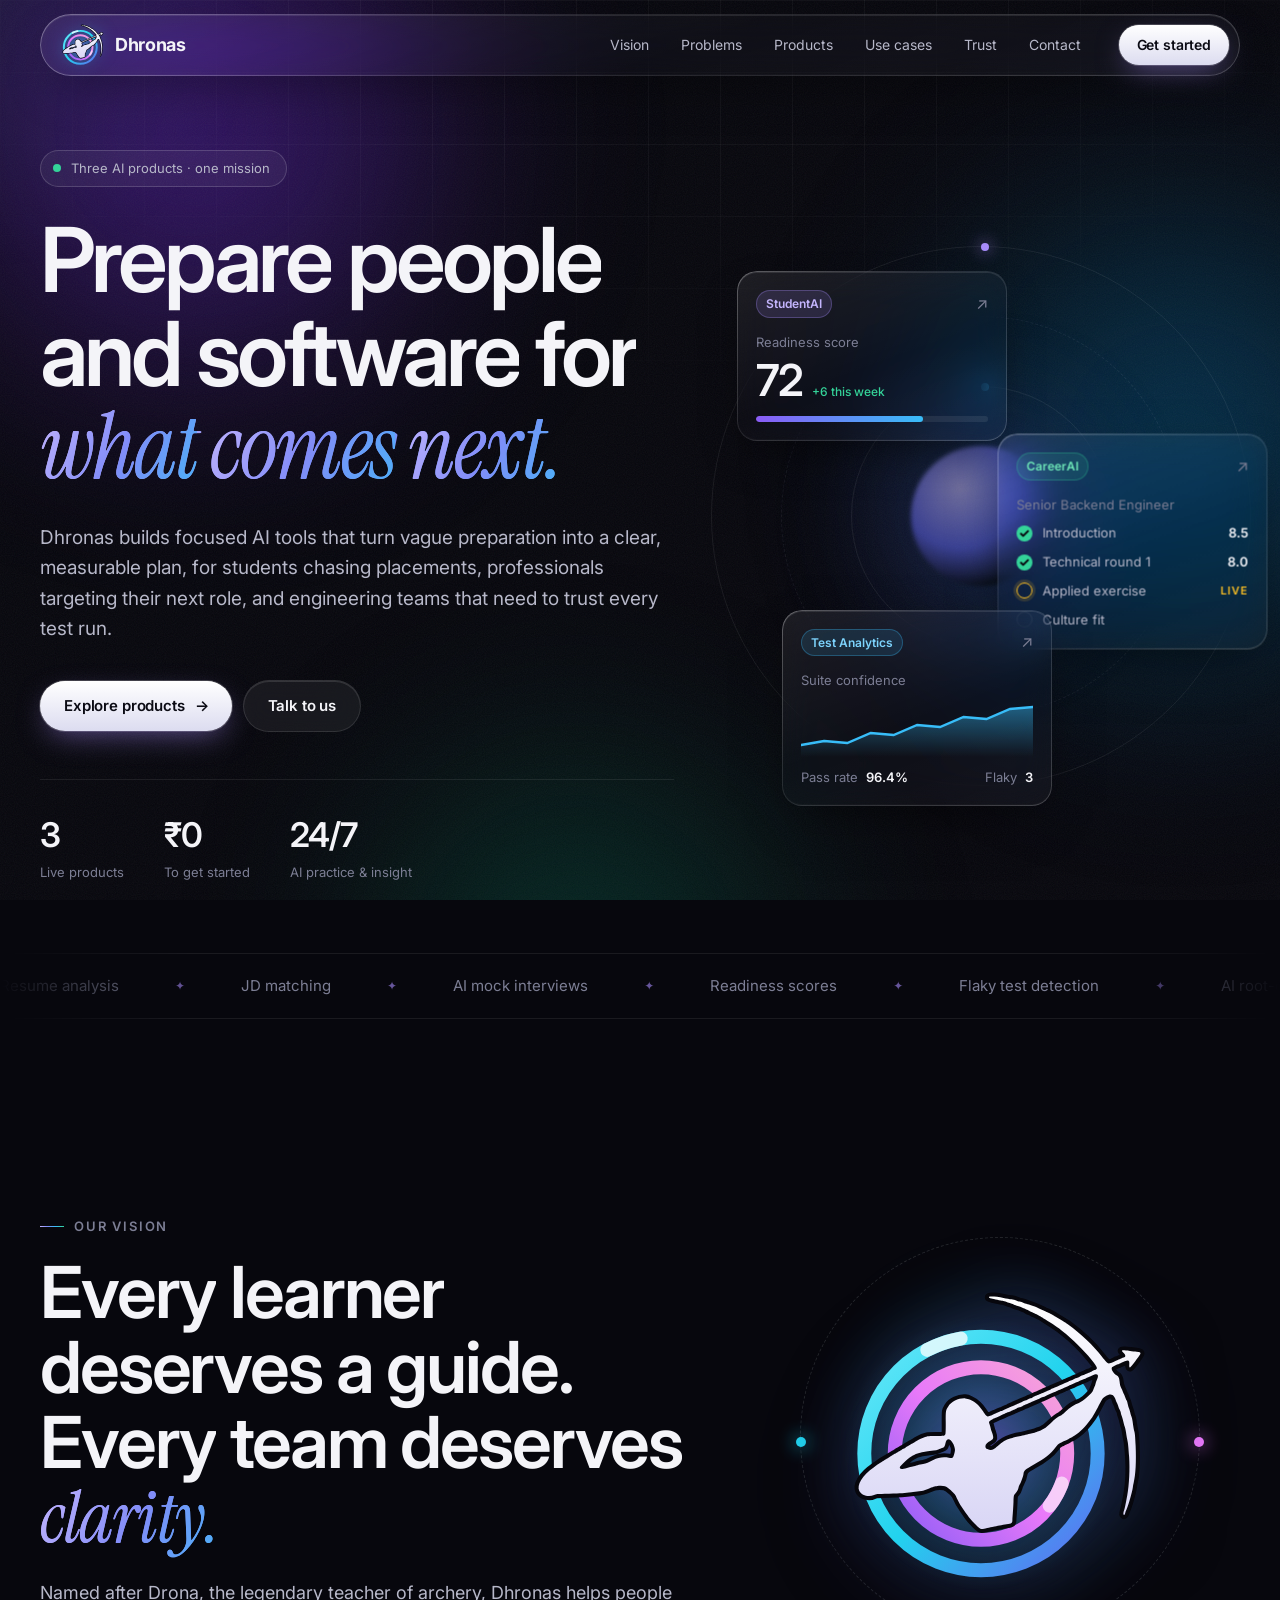
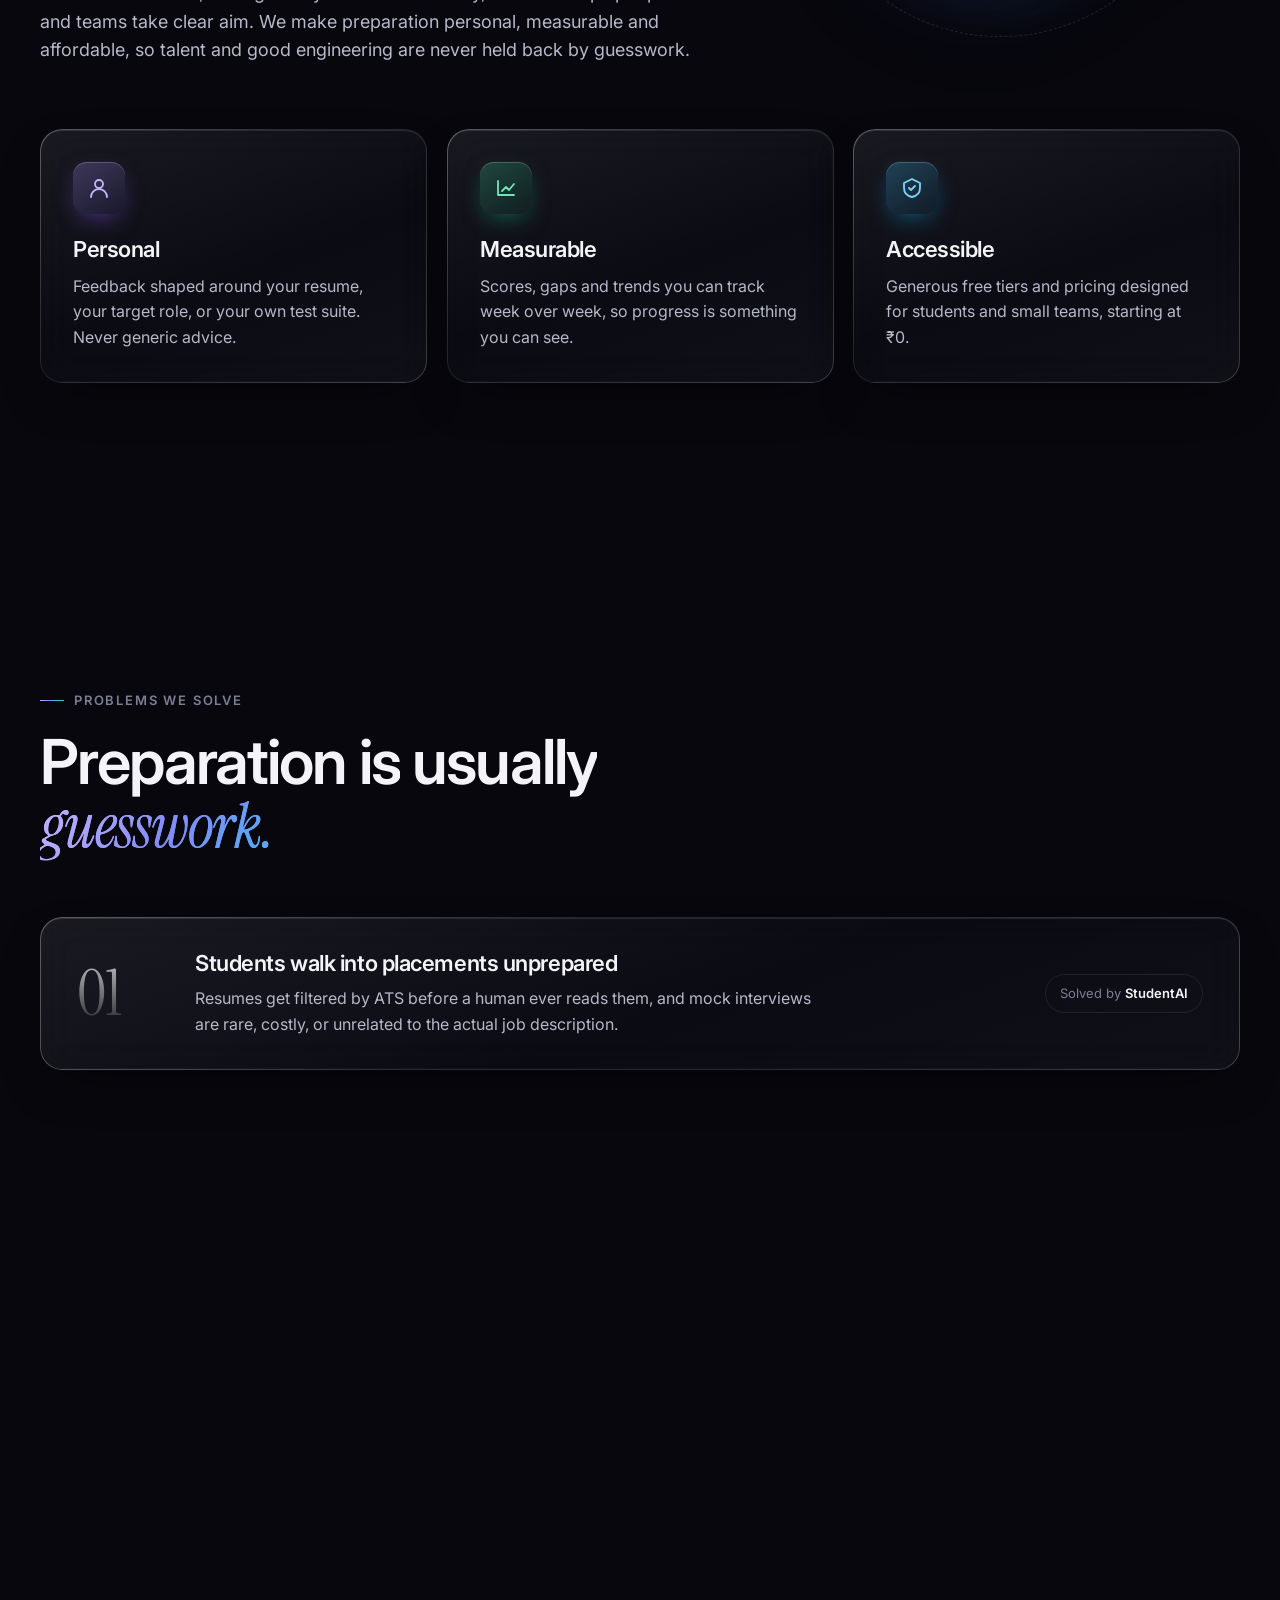
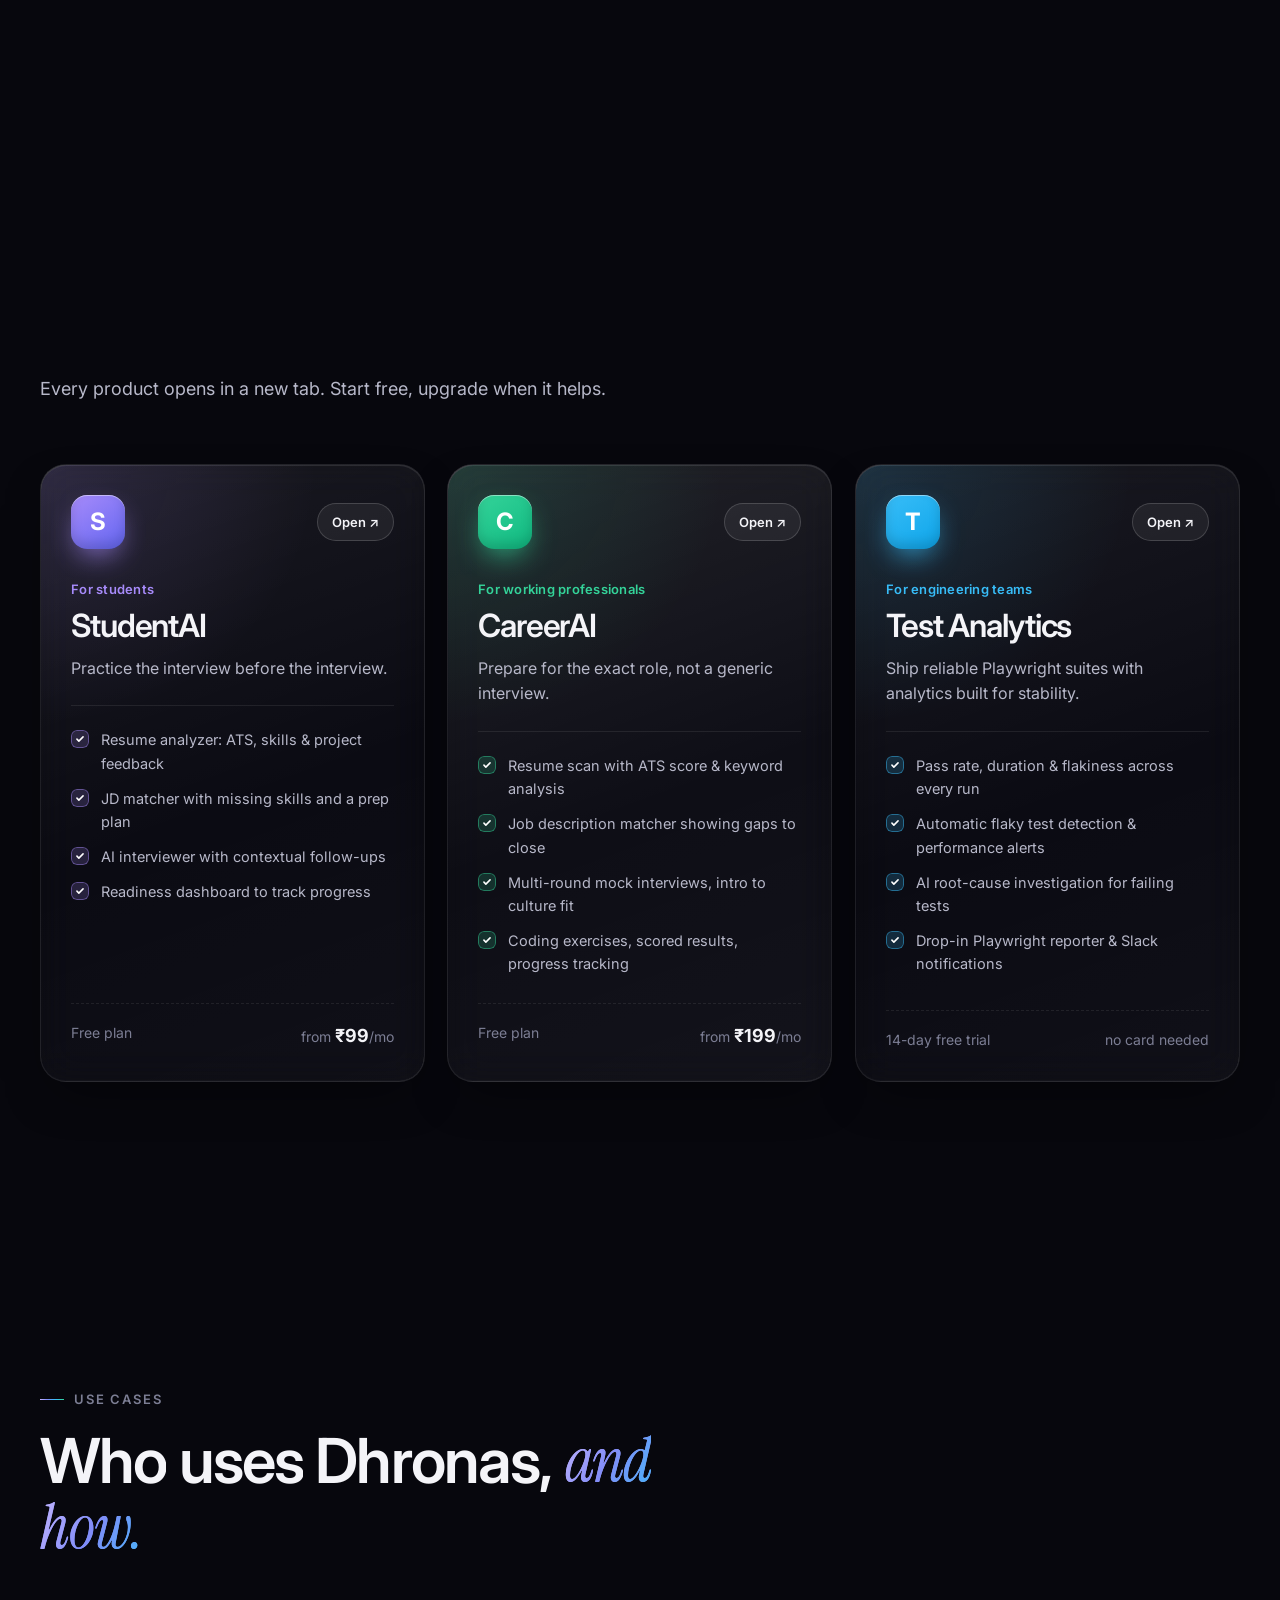
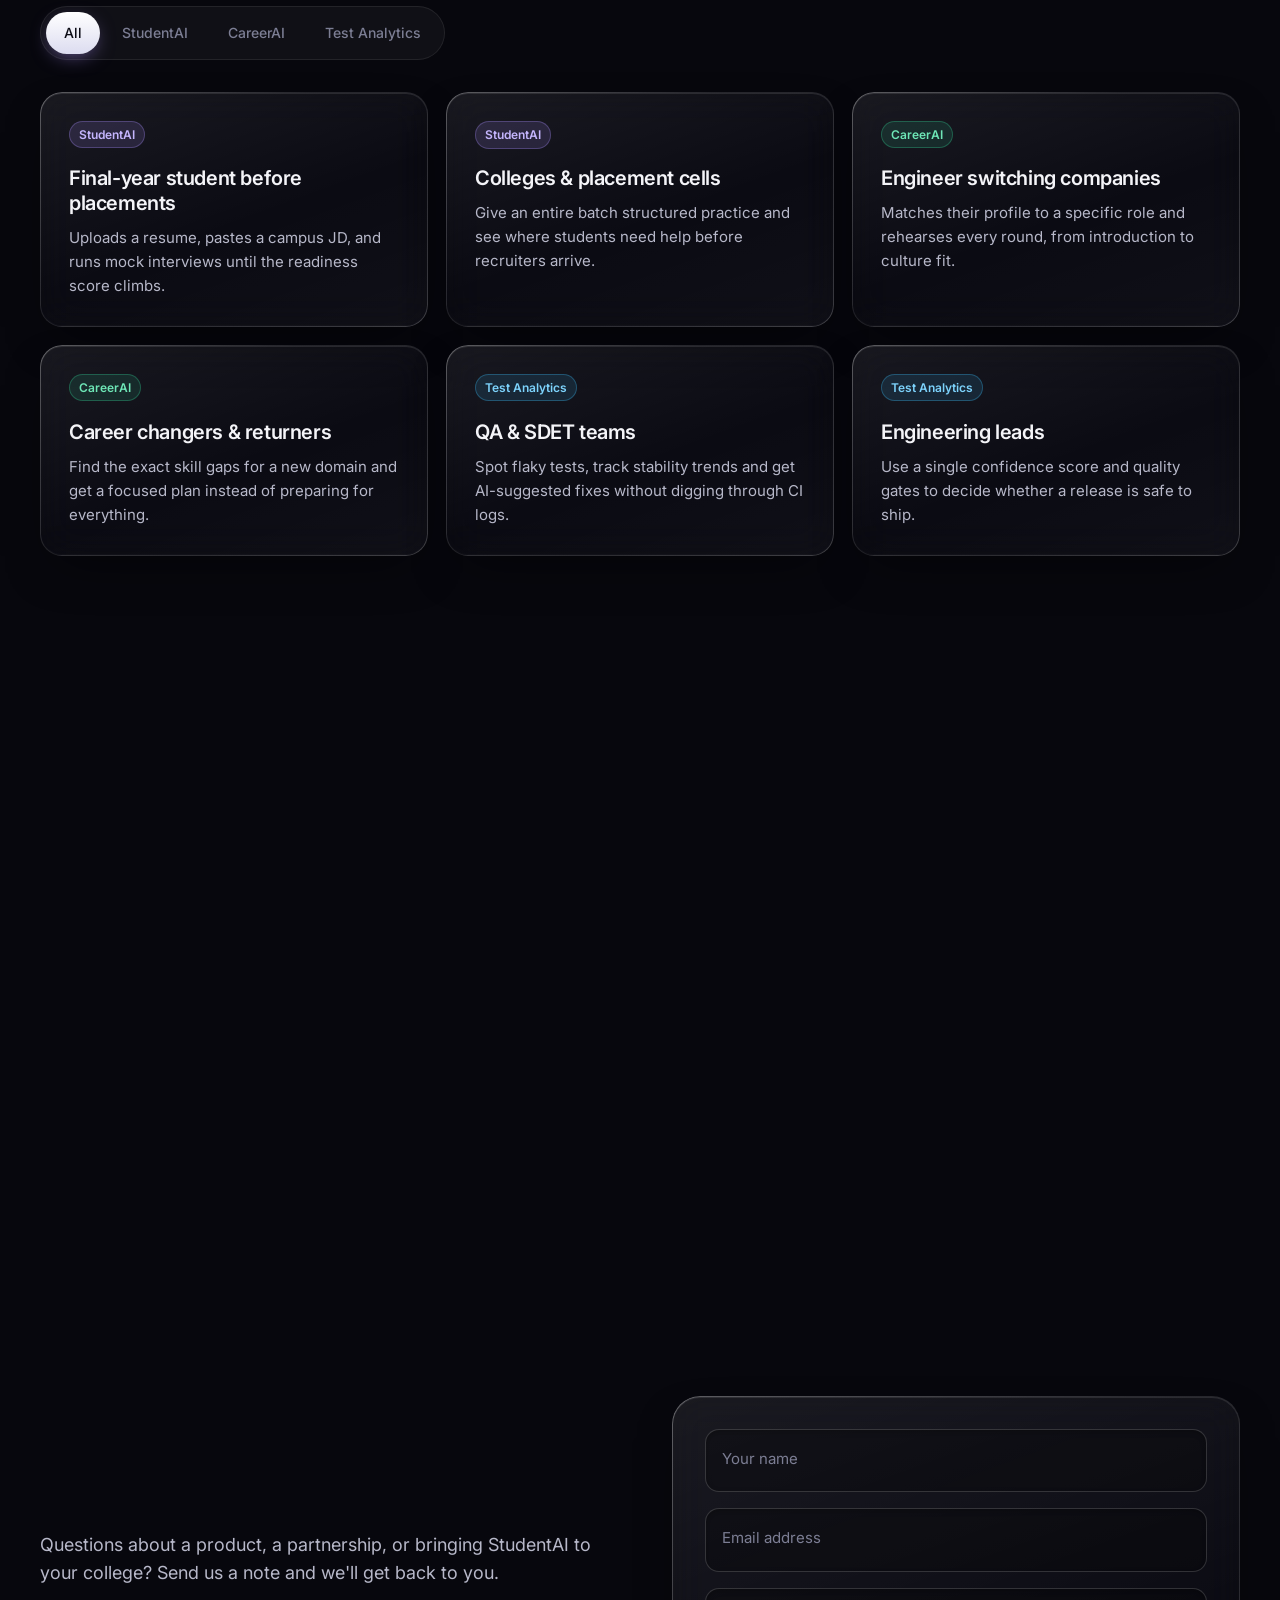
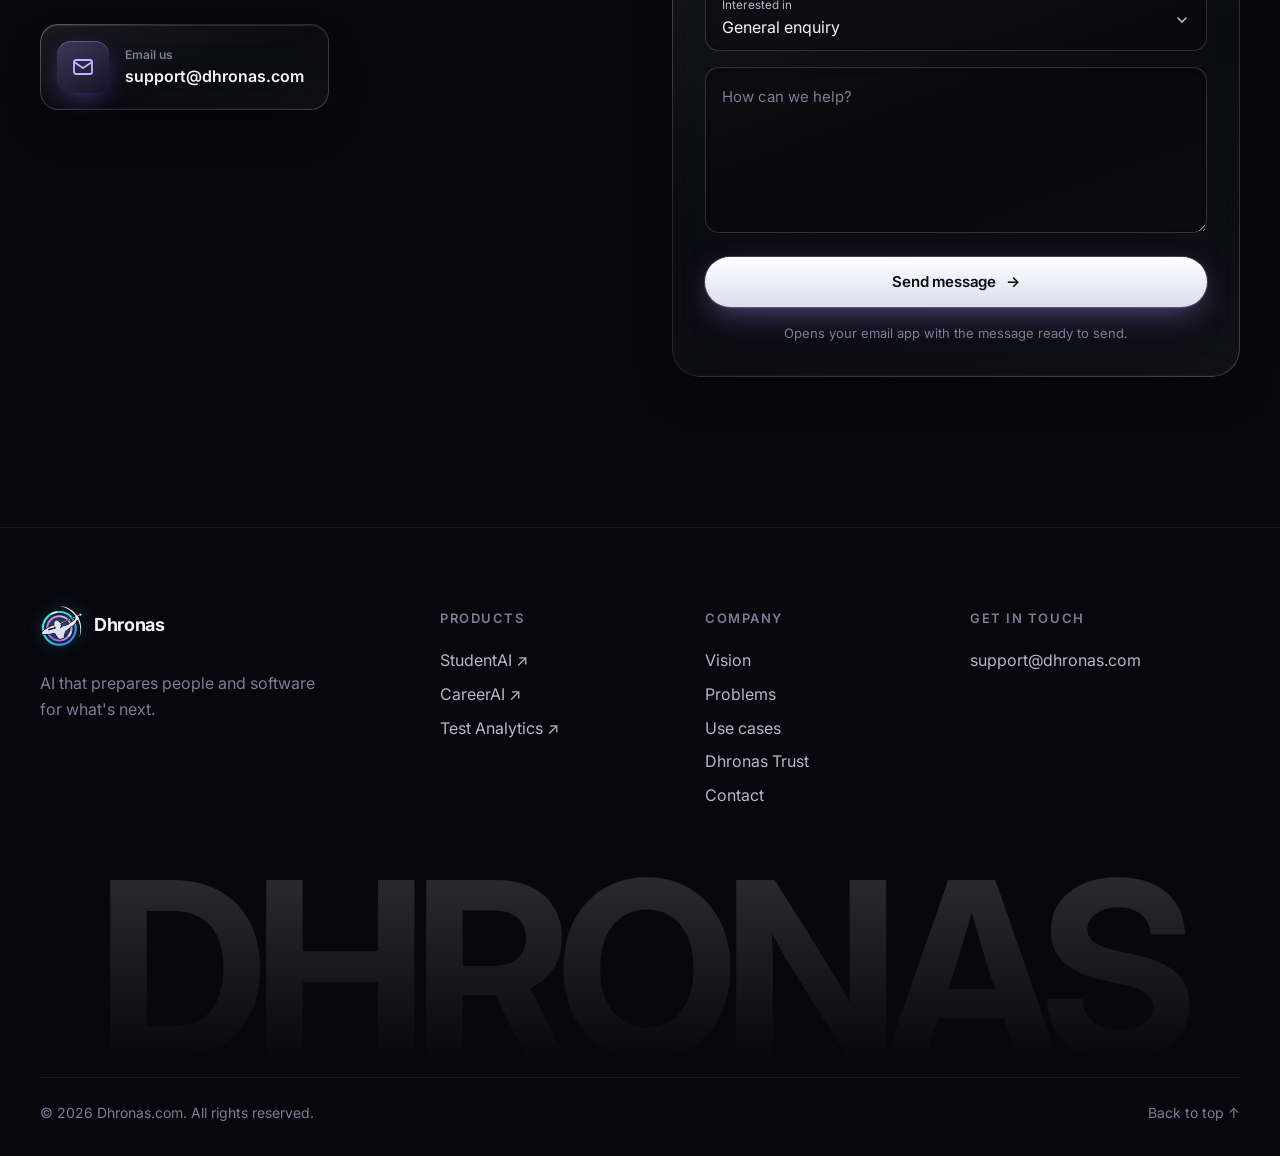
==== commit 883f7a04: "Add Dhronas Educational and Medical Trust page at /trust/ New page covering the Trust's purpose, cha" ====
--- a/index.html
+++ b/index.html
@@ -66,6 +66,7 @@
         <a href="#problems">Problems</a>
         <a href="#products">Products</a>
         <a href="#use-cases">Use cases</a>
+        <a href="/trust/">Trust</a>
         <a href="#contact">Contact</a>
       </nav>
       <a class="btn btn-sm magnetic nav-cta" href="#products"><span>Get started</span></a>
@@ -419,6 +420,7 @@
           <a href="#vision">Vision</a>
           <a href="#problems">Problems</a>
           <a href="#use-cases">Use cases</a>
+          <a href="/trust/">Dhronas Trust</a>
           <a href="#contact">Contact</a>
         </div>
         <div>
--- a/styles.css
+++ b/styles.css
@@ -490,3 +490,76 @@
   html { scroll-behavior: auto; }
   .reveal.reveal, .split .w > span { opacity: 1; translate: none; transform: none; filter: none; }
 }
+
+/* ============ Trust page ============ */
+.trust-page .a1 { background: radial-gradient(circle, #9d174d 0%, transparent 65%); }
+.trust-page .a2 { background: radial-gradient(circle, #0e7490 0%, transparent 65%); }
+.trust-page .a3 { background: radial-gradient(circle, #6d28d9 0%, transparent 65%); }
+.trust-hero { min-height: auto; padding-bottom: 60px; }
+.trust-hero h1 { font-size: clamp(42px, 5.6vw, 76px); }
+
+.trust-facts { padding: 28px; border-radius: 26px; }
+.facts-logo { width: 84px; height: 84px; margin-bottom: 16px; overflow: visible; filter: drop-shadow(0 0 18px rgba(99,102,241,0.35)); }
+.trust-facts dl { margin: 0; display: grid; gap: 14px; }
+.trust-facts dl div { padding-top: 14px; border-top: 1px solid var(--line); }
+.trust-facts dt { font-size: 12px; letter-spacing: .1em; text-transform: uppercase; color: var(--ink-3); }
+.trust-facts dd { margin: 2px 0 0; font-size: 15px; font-weight: 500; }
+
+.icon.rose { color: #fda4af; background: linear-gradient(145deg, rgba(251,113,133,0.26), rgba(225,29,72,0.06)); box-shadow: inset 0 1px 0 rgba(255,255,255,0.2), 0 8px 24px -8px rgba(225,29,72,0.6); }
+.icon.amber { color: #fcd34d; background: linear-gradient(145deg, rgba(251,191,36,0.24), rgba(217,119,6,0.06)); box-shadow: inset 0 1px 0 rgba(255,255,255,0.2), 0 8px 24px -8px rgba(217,119,6,0.6); }
+.icon.magenta { color: #f0abfc; background: linear-gradient(145deg, rgba(232,121,249,0.26), rgba(192,38,211,0.06)); box-shadow: inset 0 1px 0 rgba(255,255,255,0.2), 0 8px 24px -8px rgba(192,38,211,0.6); }
+.icon.indigo { color: #a5b4fc; background: linear-gradient(145deg, rgba(129,140,248,0.26), rgba(79,70,229,0.06)); box-shadow: inset 0 1px 0 rgba(255,255,255,0.2), 0 8px 24px -8px rgba(79,70,229,0.6); }
+
+.areas { display: grid; grid-template-columns: repeat(2, 1fr); gap: 16px; margin-top: 56px; align-items: start; }
+.area { border-radius: var(--radius); }
+.area:last-child:nth-child(odd) { grid-column: 1 / -1; }
+.area-head { width: 100%; display: flex; align-items: center; gap: 16px; padding: 20px 22px; background: none; border: 0; border-radius: inherit; cursor: pointer; text-align: left; }
+.area-title { flex: 1; min-width: 0; }
+.area-title strong { display: block; font-size: 18px; font-weight: 600; letter-spacing: -0.02em; line-height: 1.3; }
+.area-title small { display: block; margin-top: 2px; font-size: 14px; color: var(--ink-3); }
+.area-chevron { position: relative; width: 16px; height: 16px; flex: none; transition: transform .45s var(--ease); }
+.area-chevron::before, .area-chevron::after { content: ""; position: absolute; top: 7px; left: 0; width: 16px; height: 2px; border-radius: 2px; background: var(--ink-2); }
+.area-chevron::after { transform: rotate(90deg); transition: transform .45s var(--ease); }
+.area.open .area-chevron { transform: rotate(180deg); }
+.area.open .area-chevron::after { transform: rotate(0deg); }
+.area-panel { display: grid; grid-template-rows: 0fr; visibility: hidden; transition: grid-template-rows .55s var(--ease), visibility .55s; }
+.area.open .area-panel { grid-template-rows: 1fr; visibility: visible; }
+.area-panel > div { min-height: 0; overflow: hidden; }
+.area-panel .features { margin: 0 22px 24px; }
+
+.principles { display: grid; grid-template-columns: repeat(3, 1fr); gap: 16px; margin-top: 56px; }
+.principle { padding: 26px; border-radius: var(--radius); }
+.principle h3 { margin-bottom: 8px; }
+.principle p { margin: 0; color: var(--ink-2); font-size: 15px; }
+.board-title { margin-top: 56px; font-size: 24px; }
+.board { display: grid; grid-template-columns: repeat(2, 1fr); gap: 16px; margin-top: 20px; }
+.trustee { display: flex; align-items: center; gap: 16px; padding: 20px 22px; border-radius: var(--radius); }
+.trustee strong { display: block; font-size: 18px; font-weight: 600; }
+.trustee small, .story-who small { display: block; font-size: 14px; color: var(--ink-3); }
+.avatar { width: 48px; height: 48px; border-radius: 50%; flex: none; display: grid; place-items: center; font-weight: 700; font-size: 18px; color: #fff; background: linear-gradient(145deg, #e879f9, #22d3ee); box-shadow: inset 0 1px 0 rgba(255,255,255,0.4); }
+
+.stories { display: grid; grid-template-columns: repeat(3, 1fr); gap: 18px; margin-top: 56px; }
+.story { display: flex; flex-direction: column; padding: 28px; border-radius: var(--radius); }
+.story-mark { font-family: var(--serif); font-size: 72px; line-height: .8; height: 44px; background: var(--grad); -webkit-background-clip: text; background-clip: text; color: transparent; }
+.story blockquote { flex: 1; margin: 0 0 24px; color: var(--ink-2); }
+.story-who { display: flex; align-items: center; gap: 14px; margin-top: auto; }
+.story-who strong { display: block; font-weight: 600; }
+.story.placeholder { border-style: dashed; border-color: var(--line-2); }
+.story.placeholder .avatar { background: rgba(255,255,255,0.07); box-shadow: inset 0 0 0 1px var(--line-2); }
+.skeleton { display: grid; gap: 10px; margin-bottom: 28px; }
+.skeleton i { height: 10px; border-radius: 999px; background: linear-gradient(90deg, rgba(255,255,255,0.05) 25%, rgba(255,255,255,0.13) 50%, rgba(255,255,255,0.05) 75%); background-size: 200% 100%; animation: skeleton 2.4s linear infinite; }
+.skeleton i:last-child { width: 62%; }
+@keyframes skeleton { from { background-position: 200% 0; } to { background-position: -200% 0; } }
+
+.ways { list-style: none; margin: 30px 0 0; padding: 0; display: grid; gap: 10px; }
+.ways li { display: flex; gap: 14px; align-items: baseline; flex-wrap: wrap; padding-bottom: 10px; border-bottom: 1px solid var(--line); }
+.ways strong { min-width: 110px; font-weight: 600; }
+.ways span { color: var(--ink-2); font-size: 15px; }
+.footer-address { margin: 0 0 8px; color: var(--ink-2); max-width: 28ch; }
+
+@media (max-width: 1024px) {
+  .principles, .stories { grid-template-columns: 1fr 1fr; }
+}
+@media (max-width: 820px) {
+  .areas, .principles, .stories, .board { grid-template-columns: 1fr; }
+}
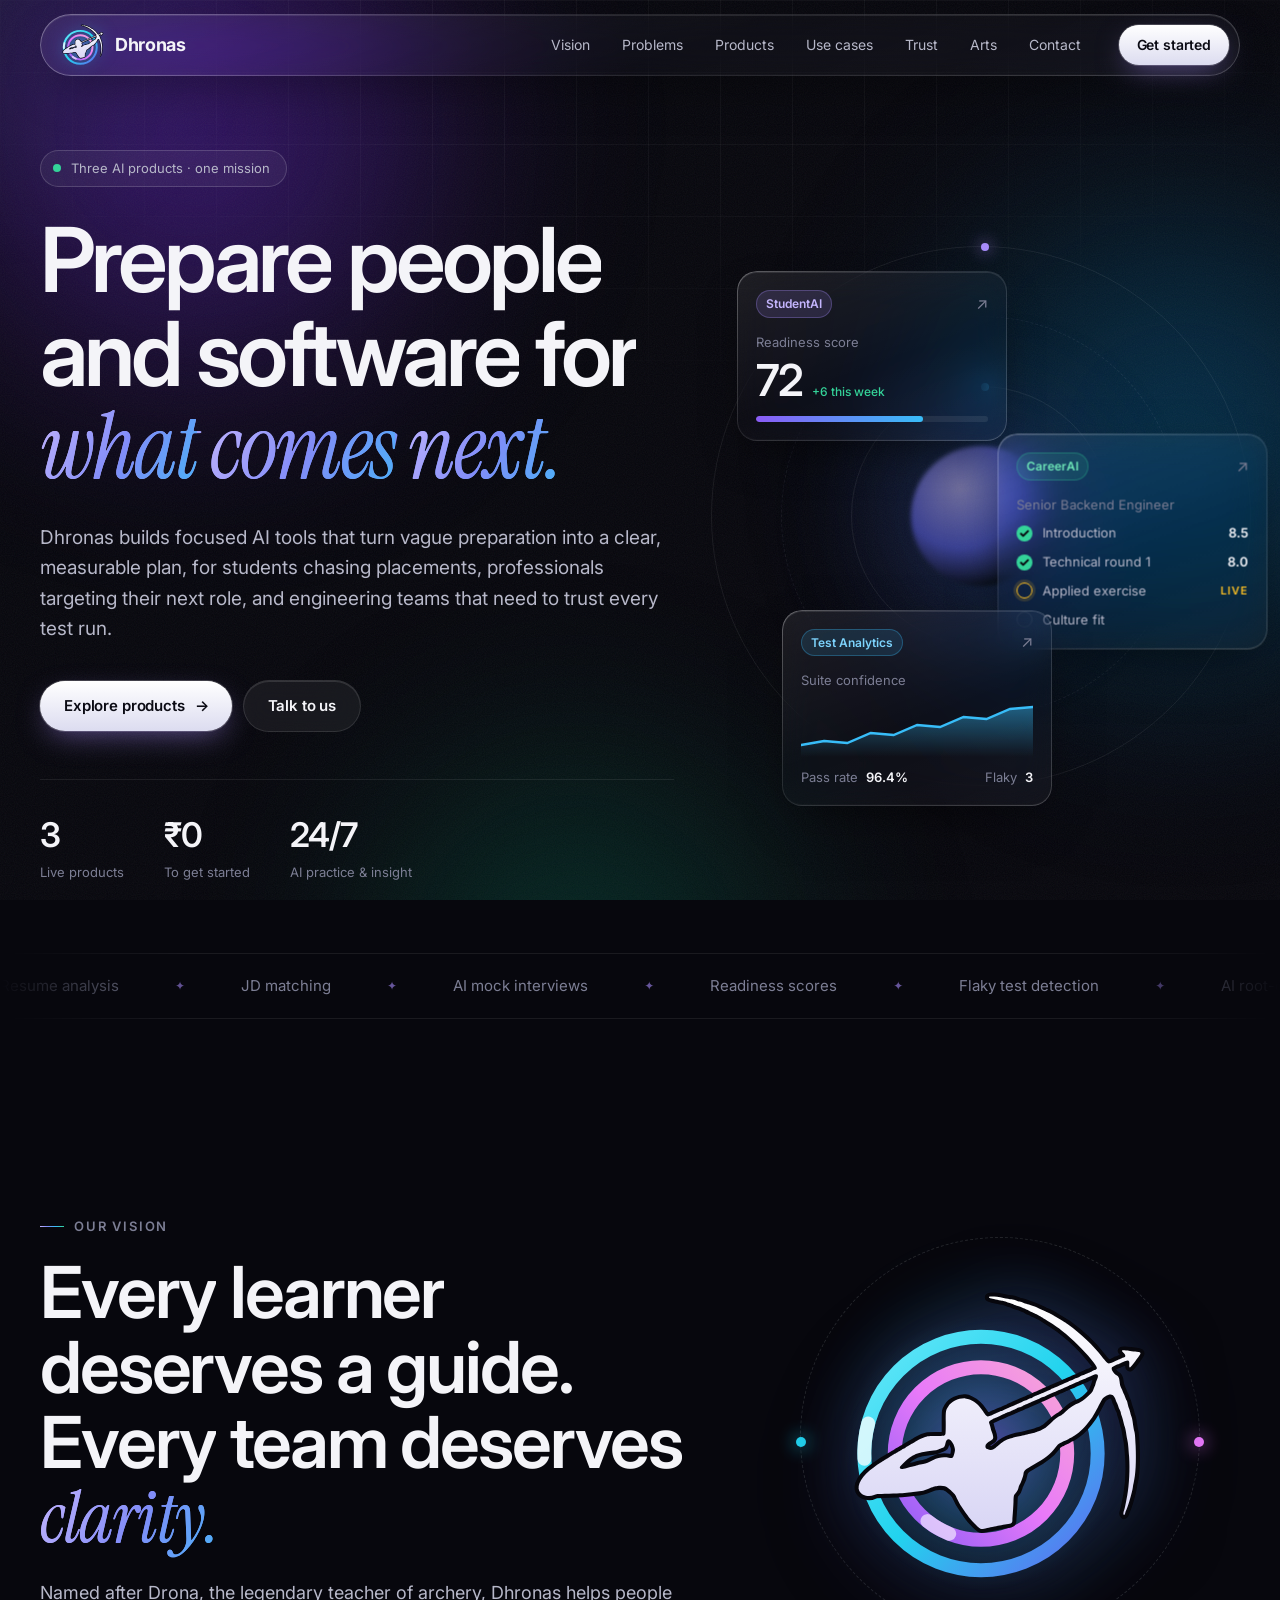
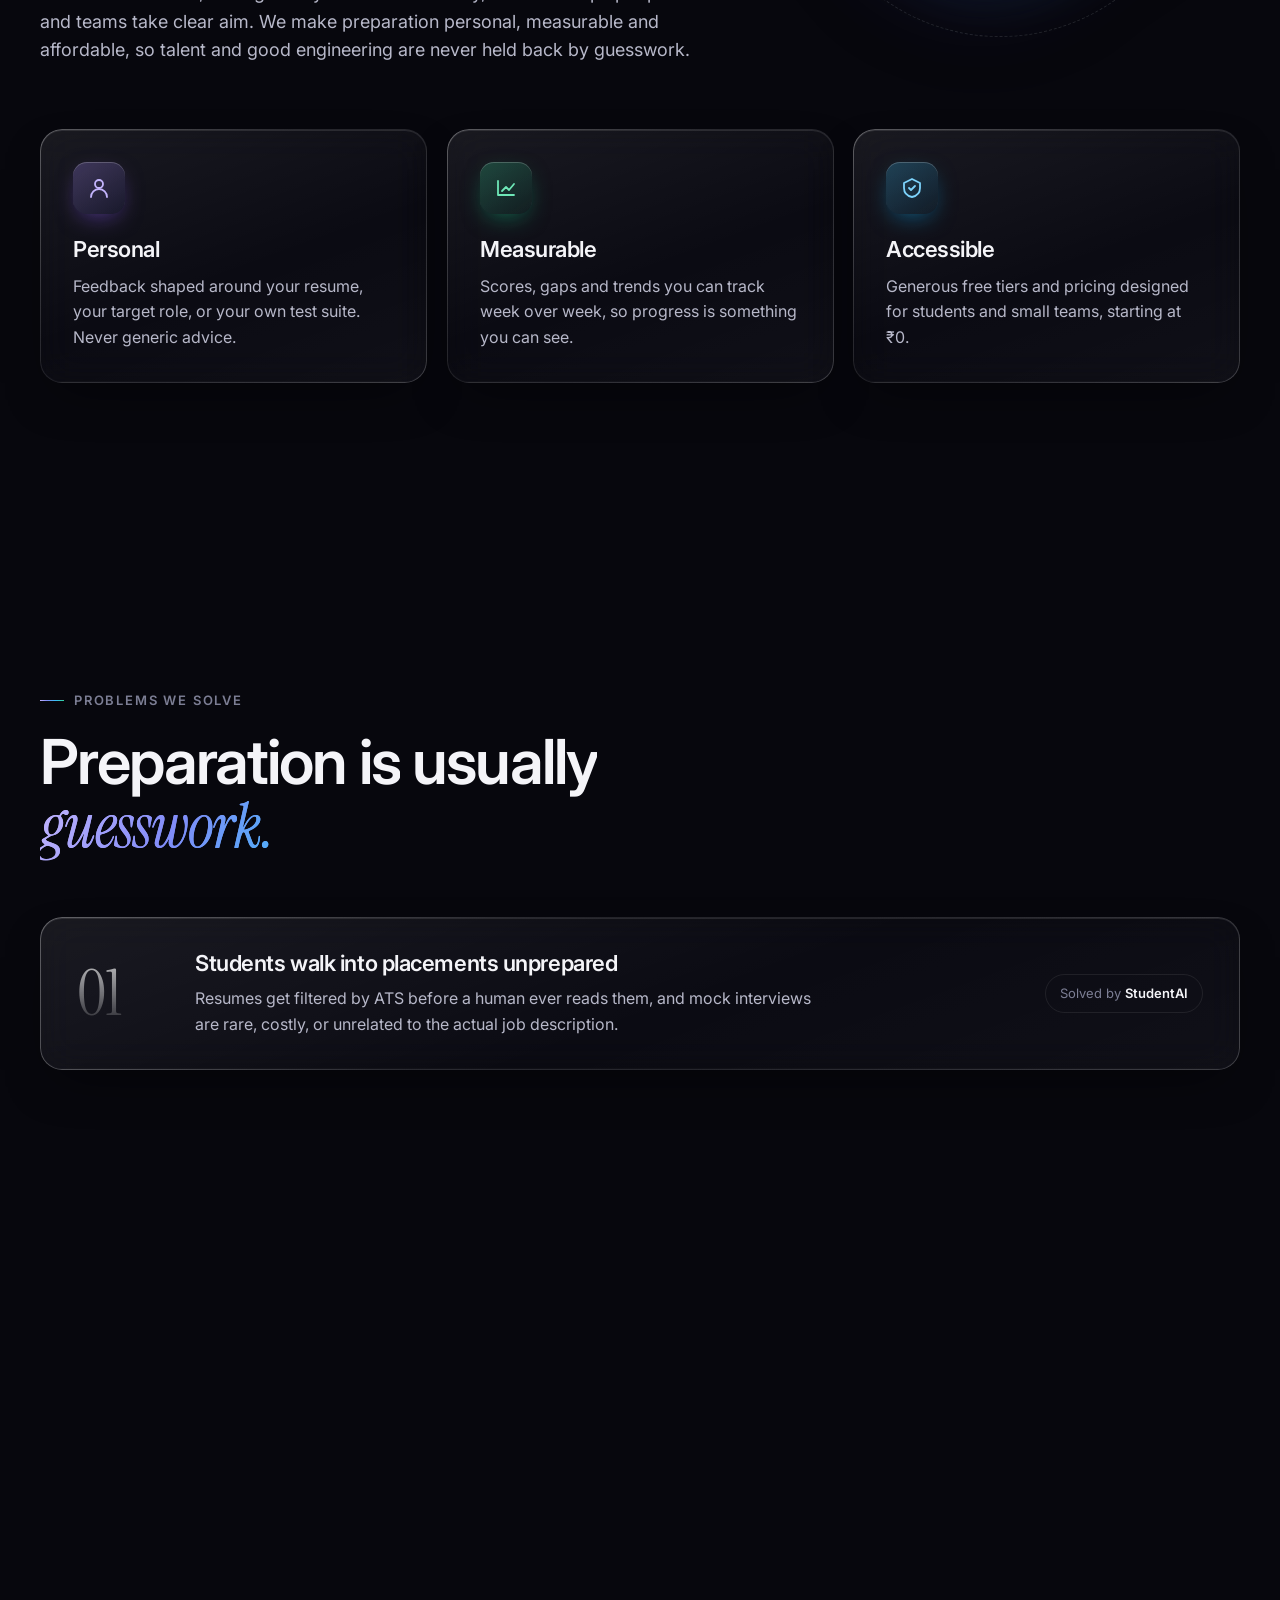
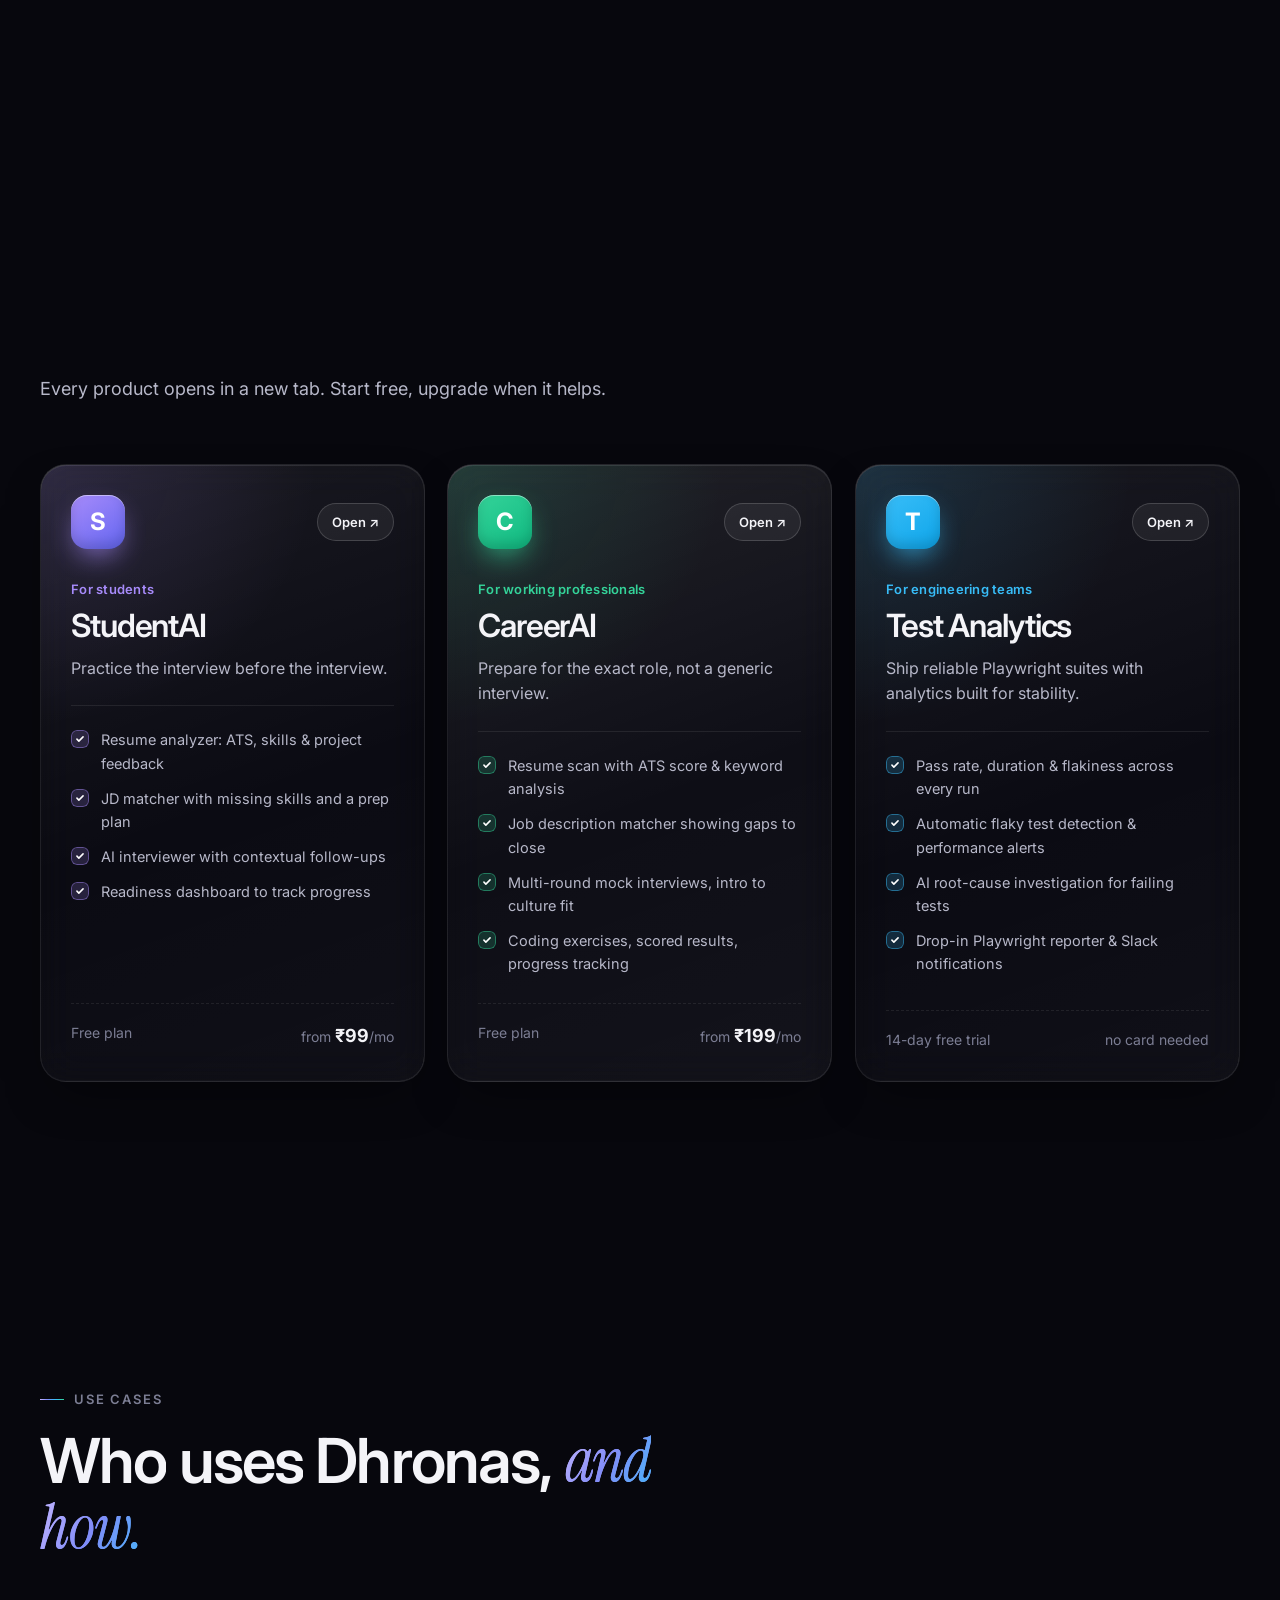
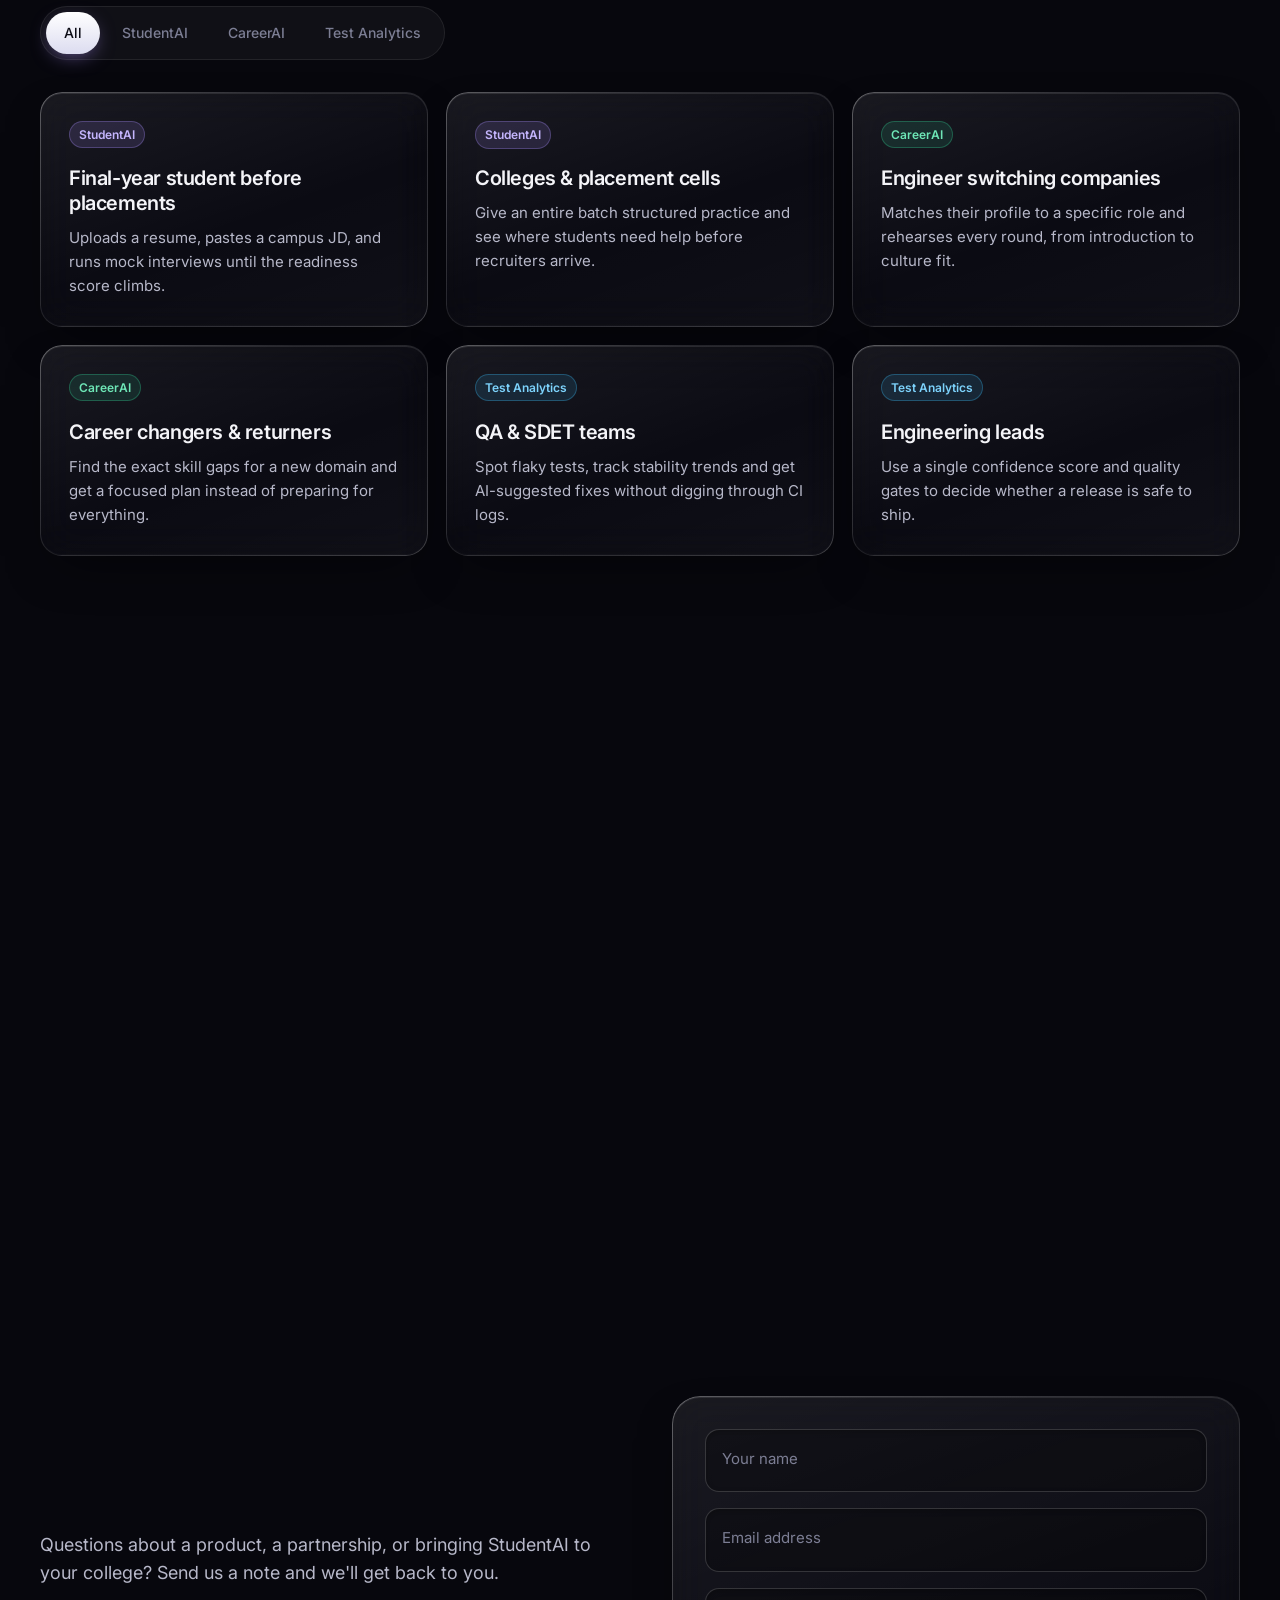
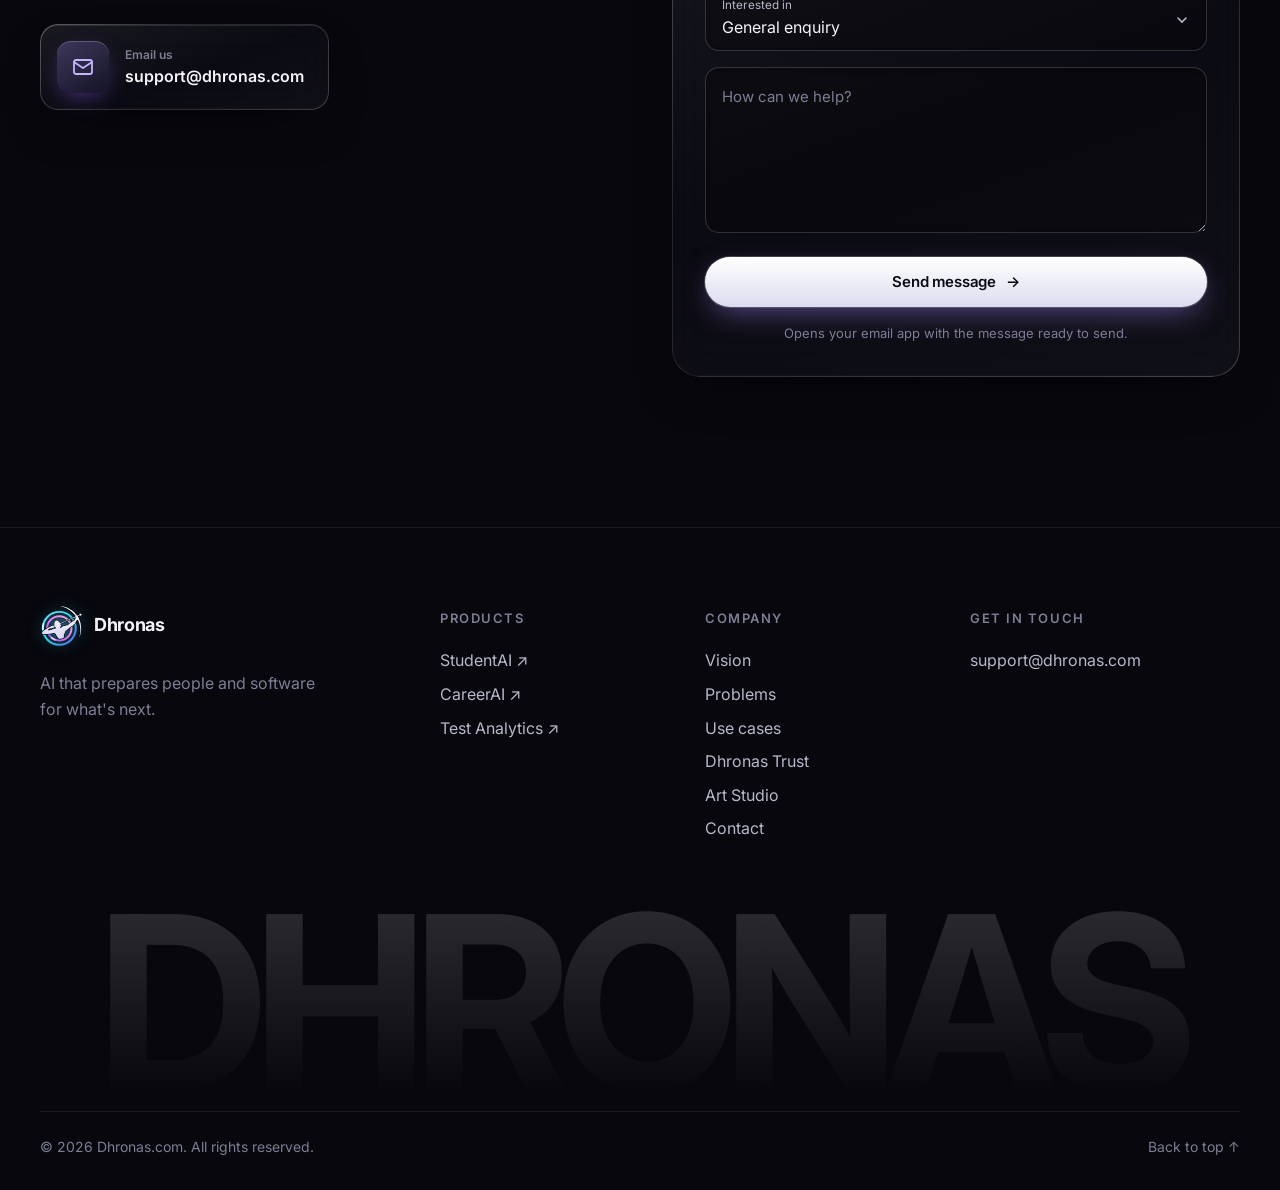
==== commit f4678ec8: "Add DHRONAS Art Studio page and feedback form at /arts/ New /arts/ page with gallery placeholders, c" ====
--- a/index.html
+++ b/index.html
@@ -67,6 +67,7 @@
         <a href="#products">Products</a>
         <a href="#use-cases">Use cases</a>
         <a href="/trust/">Trust</a>
+        <a href="/arts/">Arts</a>
         <a href="#contact">Contact</a>
       </nav>
       <a class="btn btn-sm magnetic nav-cta" href="#products"><span>Get started</span></a>
@@ -421,6 +422,7 @@
           <a href="#problems">Problems</a>
           <a href="#use-cases">Use cases</a>
           <a href="/trust/">Dhronas Trust</a>
+          <a href="/arts/">Art Studio</a>
           <a href="#contact">Contact</a>
         </div>
         <div>
--- a/styles.css
+++ b/styles.css
@@ -436,14 +436,7 @@
 .to-top:hover { color: var(--ink); }
 
 /* ============ Responsive ============ */
-@media (max-width: 1024px) {
-  .hero-grid { grid-template-columns: 1fr; }
-  .hero-visual { height: 520px; max-width: 560px; width: 100%; margin-inline: auto; }
-  .products, .cases { grid-template-columns: 1fr 1fr; }
-  .products .product:last-child { grid-column: 1 / -1; }
-  .footer-grid { grid-template-columns: 1fr 1fr; }
-}
-@media (max-width: 820px) {
+@media (max-width: 1100px) {
   .nav-links {
     position: fixed; top: 76px; left: 16px; right: 16px; flex-direction: column; gap: 2px; padding: 10px;
     border-radius: 22px; background: rgba(12,12,22,0.92); border: 1px solid var(--line-2);
@@ -461,6 +454,15 @@
   .nav-toggle span { width: 16px; height: 1.5px; background: var(--ink); transition: transform .35s var(--ease); }
   .nav.open .nav-toggle span:first-child { transform: translateY(3.75px) rotate(45deg); }
   .nav.open .nav-toggle span:last-child { transform: translateY(-3.75px) rotate(-45deg); }
+}
+@media (max-width: 1024px) {
+  .hero-grid { grid-template-columns: 1fr; }
+  .hero-visual { height: 520px; max-width: 560px; width: 100%; margin-inline: auto; }
+  .products, .cases { grid-template-columns: 1fr 1fr; }
+  .products .product:last-child { grid-column: 1 / -1; }
+  .footer-grid { grid-template-columns: 1fr 1fr; }
+}
+@media (max-width: 820px) {
   .pillars, .products, .cases, .contact, .vision-head { grid-template-columns: 1fr; }
   .emblem { max-width: 300px; order: -1; }
   .products .product:last-child { grid-column: auto; }
@@ -563,3 +565,115 @@
 @media (max-width: 820px) {
   .areas, .principles, .stories, .board { grid-template-columns: 1fr; }
 }
+
+/* ============ Arts pages ============ */
+.arts-page { --grad: linear-gradient(120deg, #fde68a 0%, #f5b77a 30%, #f0abfc 65%, #c084fc 100%); }
+.arts-page .a1 { background: radial-gradient(circle, #86198f 0%, transparent 65%); }
+.arts-page .a2 { background: radial-gradient(circle, #b45309 0%, transparent 65%); opacity: .4; }
+.arts-page .a3 { background: radial-gradient(circle, #9f1239 0%, transparent 65%); }
+.brand-sub { font-family: var(--serif); font-style: italic; font-weight: 400; color: #f5c56b; letter-spacing: 0; margin-left: 2px; }
+.text-link { color: #f5c56b; border-bottom: 1px solid rgba(245,197,107,0.35); transition: border-color .25s, color .25s; }
+.text-link:hover { color: #fde68a; border-color: #fde68a; }
+
+/* painterly placeholder fills */
+.paint { position: absolute; inset: 0; filter: saturate(120%); }
+.p1 { background: radial-gradient(60% 50% at 25% 30%, #f9a8d4 0%, transparent 60%), radial-gradient(55% 60% at 75% 70%, #fcd34d 0%, transparent 60%), radial-gradient(50% 50% at 70% 20%, #a78bfa 0%, transparent 60%), #fdf6ec; }
+.p2 { background: radial-gradient(50% 60% at 30% 70%, #fb7185 0%, transparent 60%), radial-gradient(60% 50% at 70% 30%, #fde68a 0%, transparent 60%), #fff7ed; }
+.p3 { background: radial-gradient(60% 50% at 50% 25%, #7dd3fc 0%, transparent 60%), radial-gradient(60% 60% at 40% 80%, #86efac 0%, transparent 60%), #f0fdf4; }
+.p4 { background: radial-gradient(55% 55% at 70% 65%, #c084fc 0%, transparent 60%), radial-gradient(50% 50% at 25% 30%, #f9a8d4 0%, transparent 60%), #faf5ff; }
+.p5 { background: radial-gradient(60% 50% at 30% 30%, #fdba74 0%, transparent 60%), radial-gradient(50% 60% at 75% 75%, #f472b6 0%, transparent 60%), #fff7ed; }
+.p6 { background: radial-gradient(60% 60% at 60% 40%, #a5b4fc 0%, transparent 60%), radial-gradient(50% 50% at 25% 80%, #fcd34d 0%, transparent 60%), #eef2ff; }
+.p7 { background: radial-gradient(55% 50% at 40% 30%, #f0abfc 0%, transparent 60%), radial-gradient(60% 60% at 65% 75%, #5eead4 0%, transparent 60%), #fdf4ff; }
+.paint::after { content: ""; position: absolute; inset: 0; opacity: .35; mix-blend-mode: multiply;
+  background-image: url("data:image/svg+xml,%3Csvg xmlns='http://www.w3.org/2000/svg' width='200' height='200'%3E%3Cfilter id='n'%3E%3CfeTurbulence type='fractalNoise' baseFrequency='.55' numOctaves='4'/%3E%3C/filter%3E%3Crect width='100%25' height='100%25' filter='url(%23n)'/%3E%3C/svg%3E"); }
+
+/* hero easel */
+.easel { display: grid; place-items: center; perspective: 1200px; }
+.canvas-frame {
+  position: relative; width: min(100%, 420px); aspect-ratio: 4 / 5; border-radius: 6px; overflow: hidden; display: grid; place-items: center;
+  border: 10px solid #2a1a12; outline: 1px solid rgba(245,197,107,0.45); outline-offset: -4px;
+  box-shadow: 0 0 0 1px rgba(245,197,107,0.35), 0 40px 80px -20px rgba(0,0,0,0.8), 0 0 80px -10px rgba(232,121,249,0.35);
+  animation: bob 8s ease-in-out infinite;
+}
+.easel-logo { position: relative; width: 62%; height: 62%; overflow: visible; filter: drop-shadow(0 10px 20px rgba(59,20,48,0.35)); }
+
+/* gallery */
+.gallery { columns: 3 260px; column-gap: 18px; margin-top: 56px; }
+.art { break-inside: avoid; margin: 0 0 18px; padding: 12px; border-radius: 20px; transition: transform .5s var(--ease), border-color .3s; }
+.art:hover { transform: translateY(-4px); border-color: rgba(245,197,107,0.4); }
+.art-canvas { position: relative; aspect-ratio: 4 / 3; border-radius: 10px; overflow: hidden; display: grid; place-items: center; }
+.art.tall .art-canvas { aspect-ratio: 3 / 4; }
+.art-canvas img { width: 100%; height: 100%; object-fit: cover; }
+.soon { position: relative; font-size: 13px; font-weight: 600; color: #3b1430; padding: 7px 14px; border-radius: 999px; background: rgba(255,255,255,0.7); backdrop-filter: blur(6px); }
+.art figcaption { padding: 14px 6px 4px; }
+.art figcaption strong { display: block; font-weight: 600; }
+.art figcaption small { color: var(--ink-3); font-size: 13px; }
+
+/* art forms */
+.forms { display: grid; grid-template-columns: repeat(2, 1fr); gap: 20px; margin-top: 56px; }
+.form-card { position: relative; padding: 32px; border-radius: var(--radius); }
+.form-card h3 { margin: 22px 0 10px; font-size: 24px; }
+.form-card p { margin: 0; color: var(--ink-2); }
+.soon-card { border-style: dashed; }
+.status { position: absolute; top: 24px; right: 24px; font-size: 12px; font-weight: 600; padding: 4px 12px; border-radius: 999px; color: var(--ink-3); border: 1px solid var(--line-2); }
+.status.live { color: #fde68a; border-color: rgba(245,197,107,0.45); background: rgba(245,197,107,0.1); }
+.steps-row { list-style: none; padding: 0; margin: 20px 0 0; display: grid; grid-template-columns: repeat(3, 1fr); gap: 16px; }
+.steps-row li { padding: 26px; border-radius: var(--radius); }
+.steps-row strong { display: block; margin: 16px 0 6px; font-size: 18px; }
+.steps-row p { margin: 0; color: var(--ink-2); font-size: 15px; }
+.step-n { display: grid; place-items: center; width: 36px; height: 36px; border-radius: 50%; font-weight: 700; color: #3b1430; background: linear-gradient(145deg, #fde68a, #f5b77a); }
+
+/* giving */
+#giving .cta .eyebrow { justify-content: center; }
+.big-pct { font-family: var(--serif); font-style: italic; font-weight: 400; background: var(--grad); -webkit-background-clip: text; background-clip: text; color: transparent; }
+
+/* QR */
+.qr-wrap { display: grid; grid-template-columns: 1.2fr 1fr; gap: 56px; align-items: center; }
+.qr-card { position: relative; justify-self: center; display: grid; justify-items: center; gap: 6px; padding: 26px 26px 20px; border-radius: 28px; text-align: center; }
+.qr-card img { width: 240px; height: 240px; border-radius: 14px; background: #fff; padding: 6px; box-shadow: 0 20px 40px -16px rgba(0,0,0,0.7); }
+.qr-scan { position: absolute; left: 32px; right: 32px; top: 32px; height: 3px; border-radius: 3px; background: linear-gradient(90deg, transparent, #f5c56b, transparent); box-shadow: 0 0 14px #f5c56b; animation: scan 2.8s ease-in-out infinite; }
+@keyframes scan { 0%, 100% { transform: translateY(0); opacity: .2; } 50% { transform: translateY(228px); opacity: 1; } }
+.qr-label { margin-top: 12px; font-weight: 600; font-size: 18px; }
+.qr-card small { color: var(--ink-3); }
+.qr-downloads { margin-top: 22px; color: var(--ink-3); font-size: 14px; }
+
+/* contact channels */
+.channels { display: grid; grid-template-columns: repeat(3, 1fr); gap: 16px; margin-top: 48px; }
+.channel { display: flex; align-items: center; gap: 16px; padding: 20px; border-radius: var(--radius); transition: border-color .3s; }
+.channel:hover { border-color: var(--line-2); }
+.channel small { display: block; font-size: 12px; color: var(--ink-3); }
+.channel span:nth-child(2) { flex: 1; min-width: 0; font-weight: 600; overflow-wrap: anywhere; }
+.channel .arrow { color: var(--ink-3); }
+
+/* feedback page */
+.feedback-main { max-width: 620px; padding: 48px 0 64px; }
+.feedback-brand { margin-bottom: 40px; }
+.feedback-title { font-size: clamp(36px, 7vw, 56px); }
+.feedback-main .section-lead { margin-bottom: 32px; }
+.stars-field { border: 0; margin: 0; padding: 0; display: flex; align-items: center; gap: 16px; flex-wrap: wrap; }
+.stars-field legend { padding: 0; margin-bottom: 8px; font-size: 14px; color: var(--ink-2); }
+.stars { display: inline-flex; flex-direction: row-reverse; }
+.stars input { position: absolute; opacity: 0; pointer-events: none; }
+.stars label { font-size: 40px; line-height: 1; padding: 0 3px; cursor: pointer; color: rgba(255,255,255,0.16); transition: color .2s, transform .25s var(--ease); }
+.stars label:hover, .stars label:hover ~ label, .stars input:checked ~ label { color: #f5c56b; text-shadow: 0 0 18px rgba(245,197,107,0.5); }
+.stars label:hover { transform: scale(1.15); }
+.stars input:focus-visible + label { outline: 2px solid var(--cyan); border-radius: 6px; }
+.stars-hint { font-size: 14px; color: var(--ink-3); }
+.check { display: flex; gap: 12px; align-items: flex-start; font-size: 14px; color: var(--ink-2); cursor: pointer; }
+.check input { width: 18px; height: 18px; margin-top: 2px; accent-color: #f5c56b; flex: none; }
+.gform { border-radius: 24px; overflow: hidden; padding: 8px; }
+.gform iframe { display: block; width: 100%; height: 1100px; border: 0; border-radius: 16px; background: #fff; }
+.feedback-foot { margin-top: 28px; text-align: center; }
+
+@media (max-width: 1024px) {
+  .qr-wrap { grid-template-columns: 1fr; }
+  .channels { grid-template-columns: 1fr 1fr; }
+}
+@media (max-width: 820px) {
+  .forms, .steps-row, .channels { grid-template-columns: 1fr; }
+  .easel { order: -1; }
+  .canvas-frame { width: min(100%, 300px); }
+}
+@media (max-width: 560px) {
+  .gform iframe { height: 1400px; }
+}
